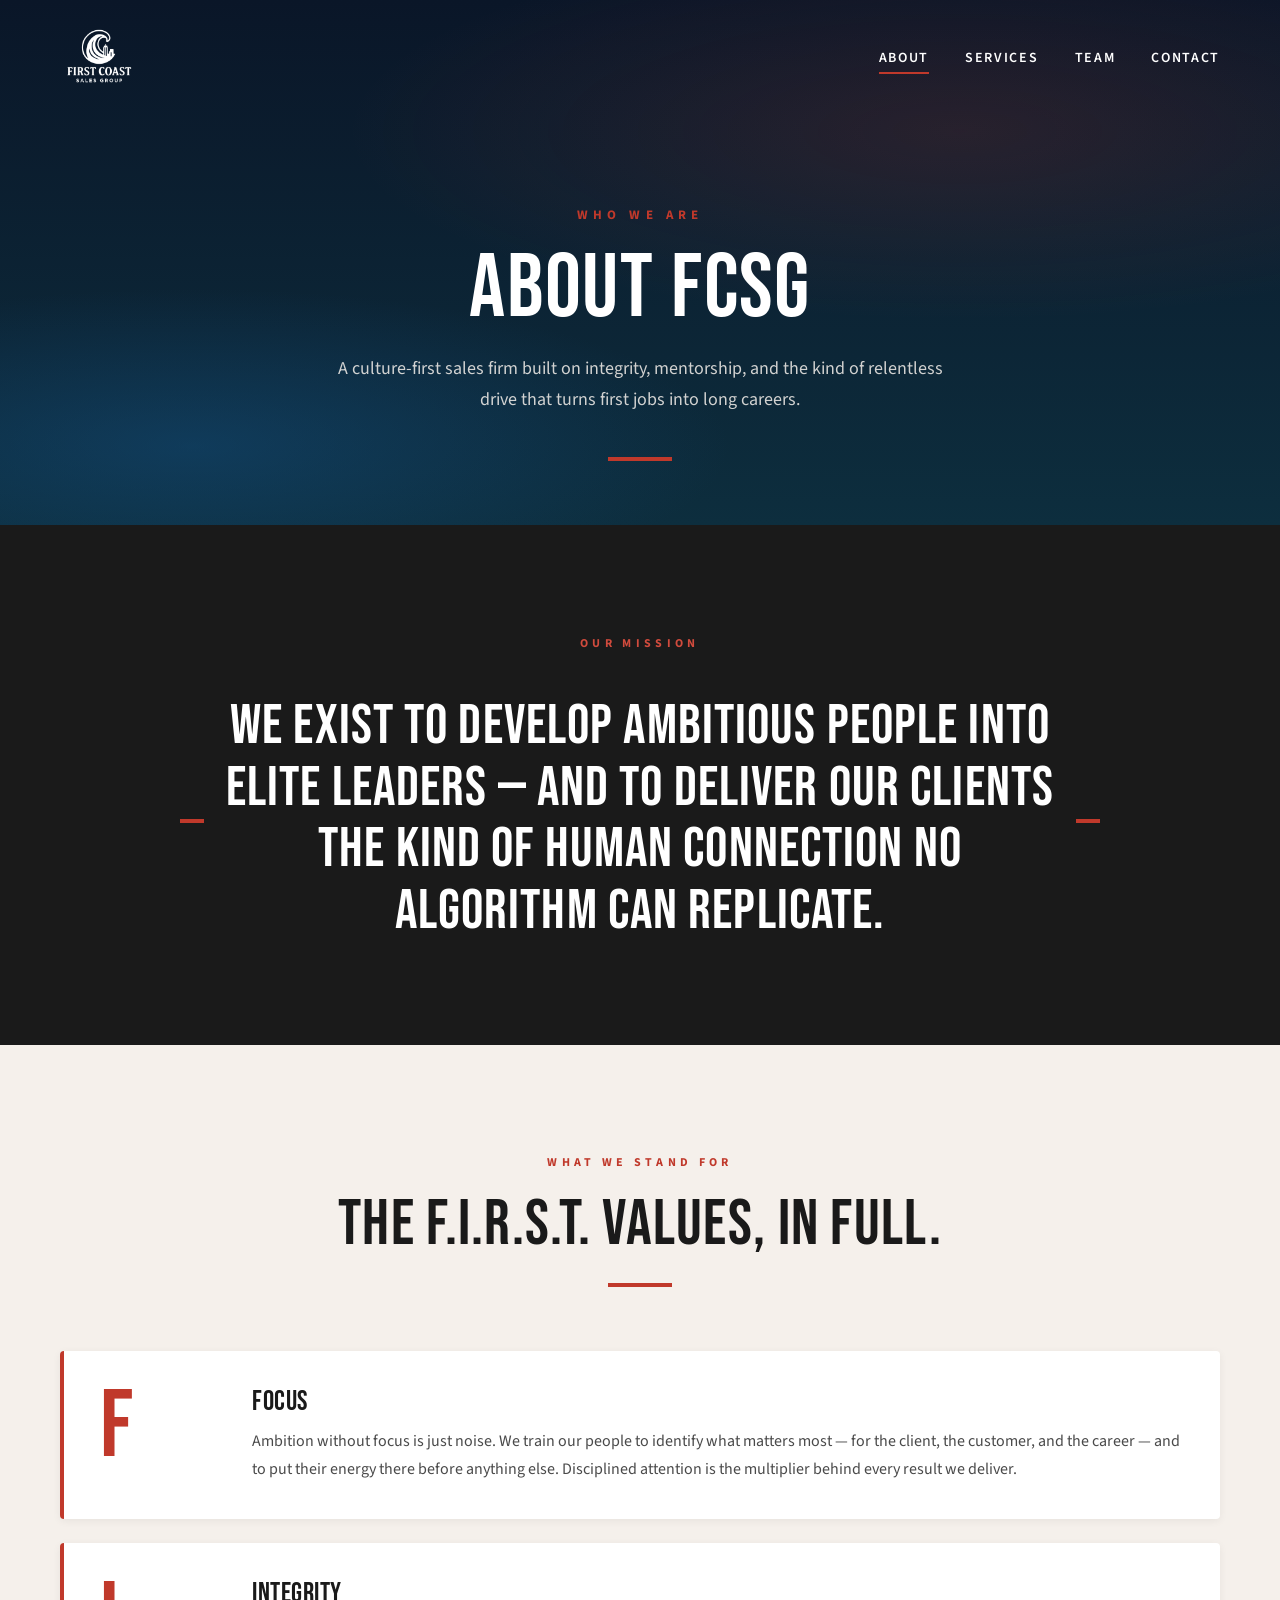
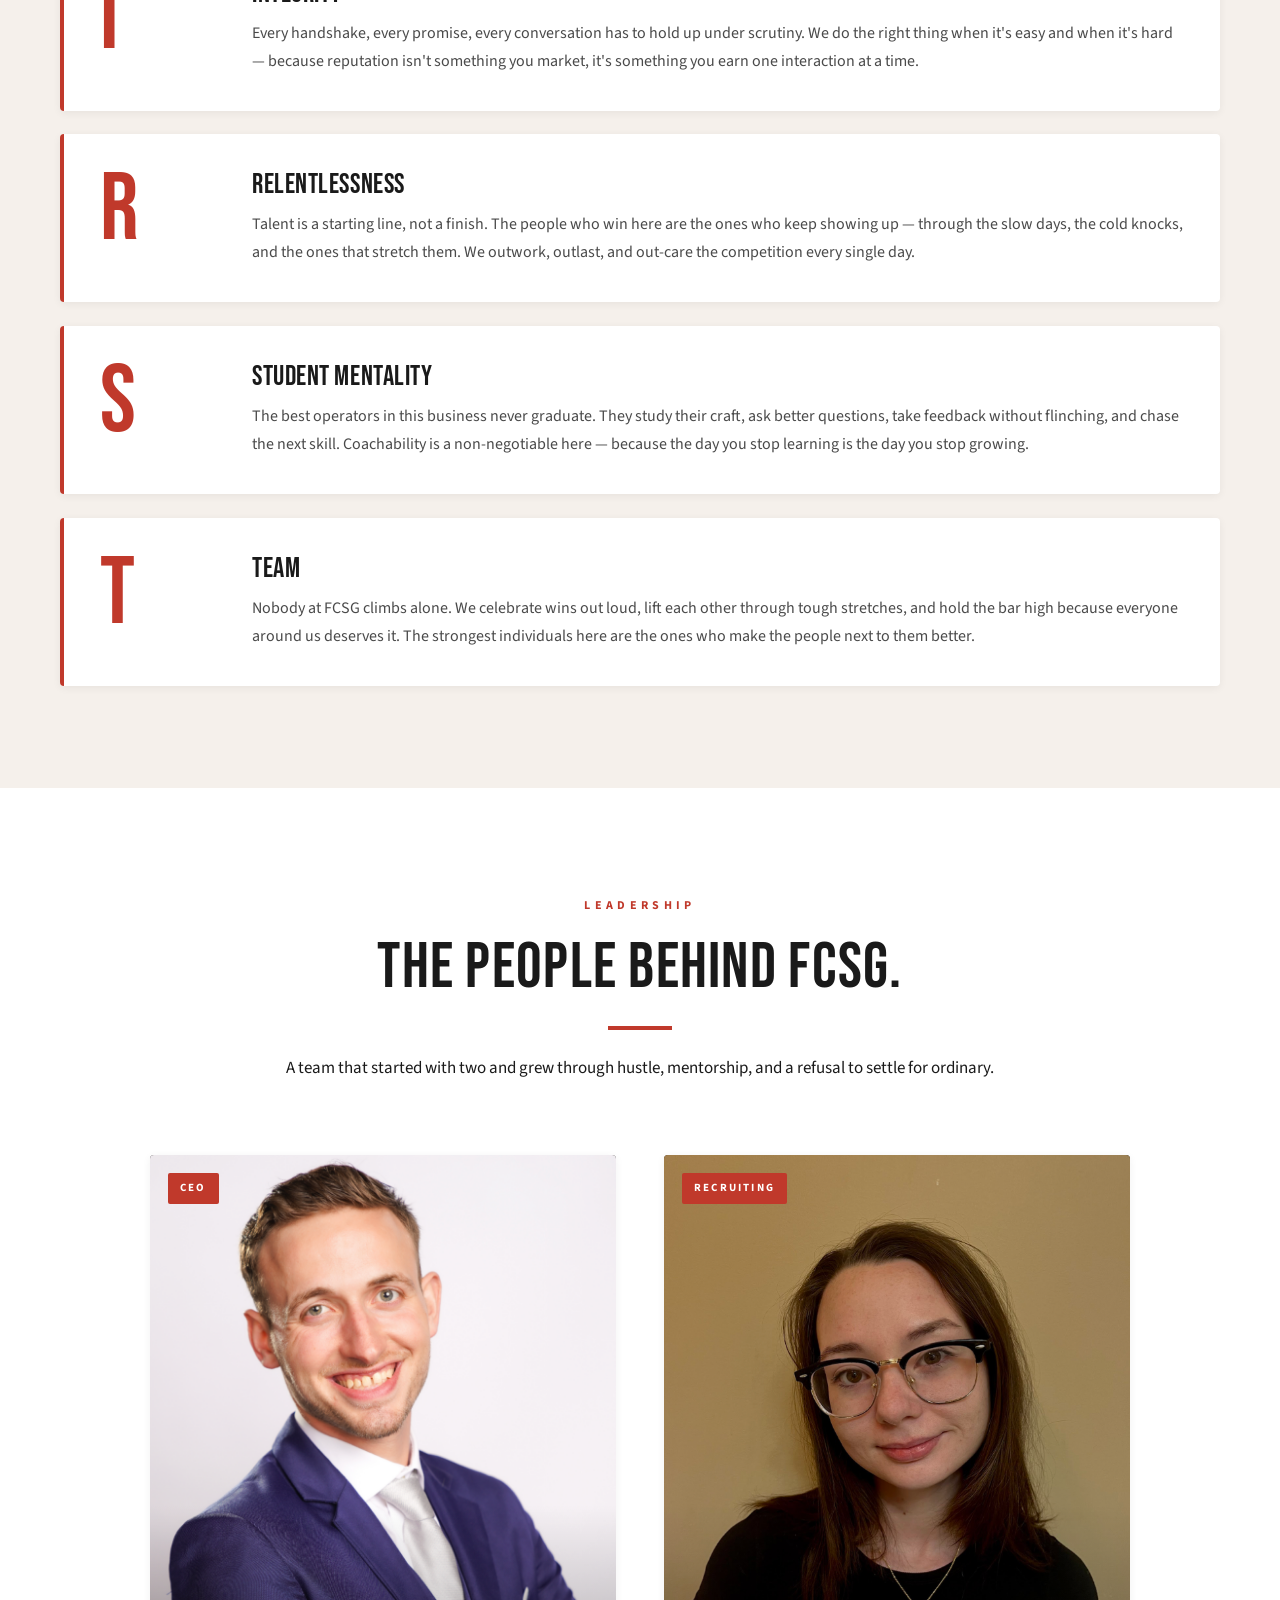
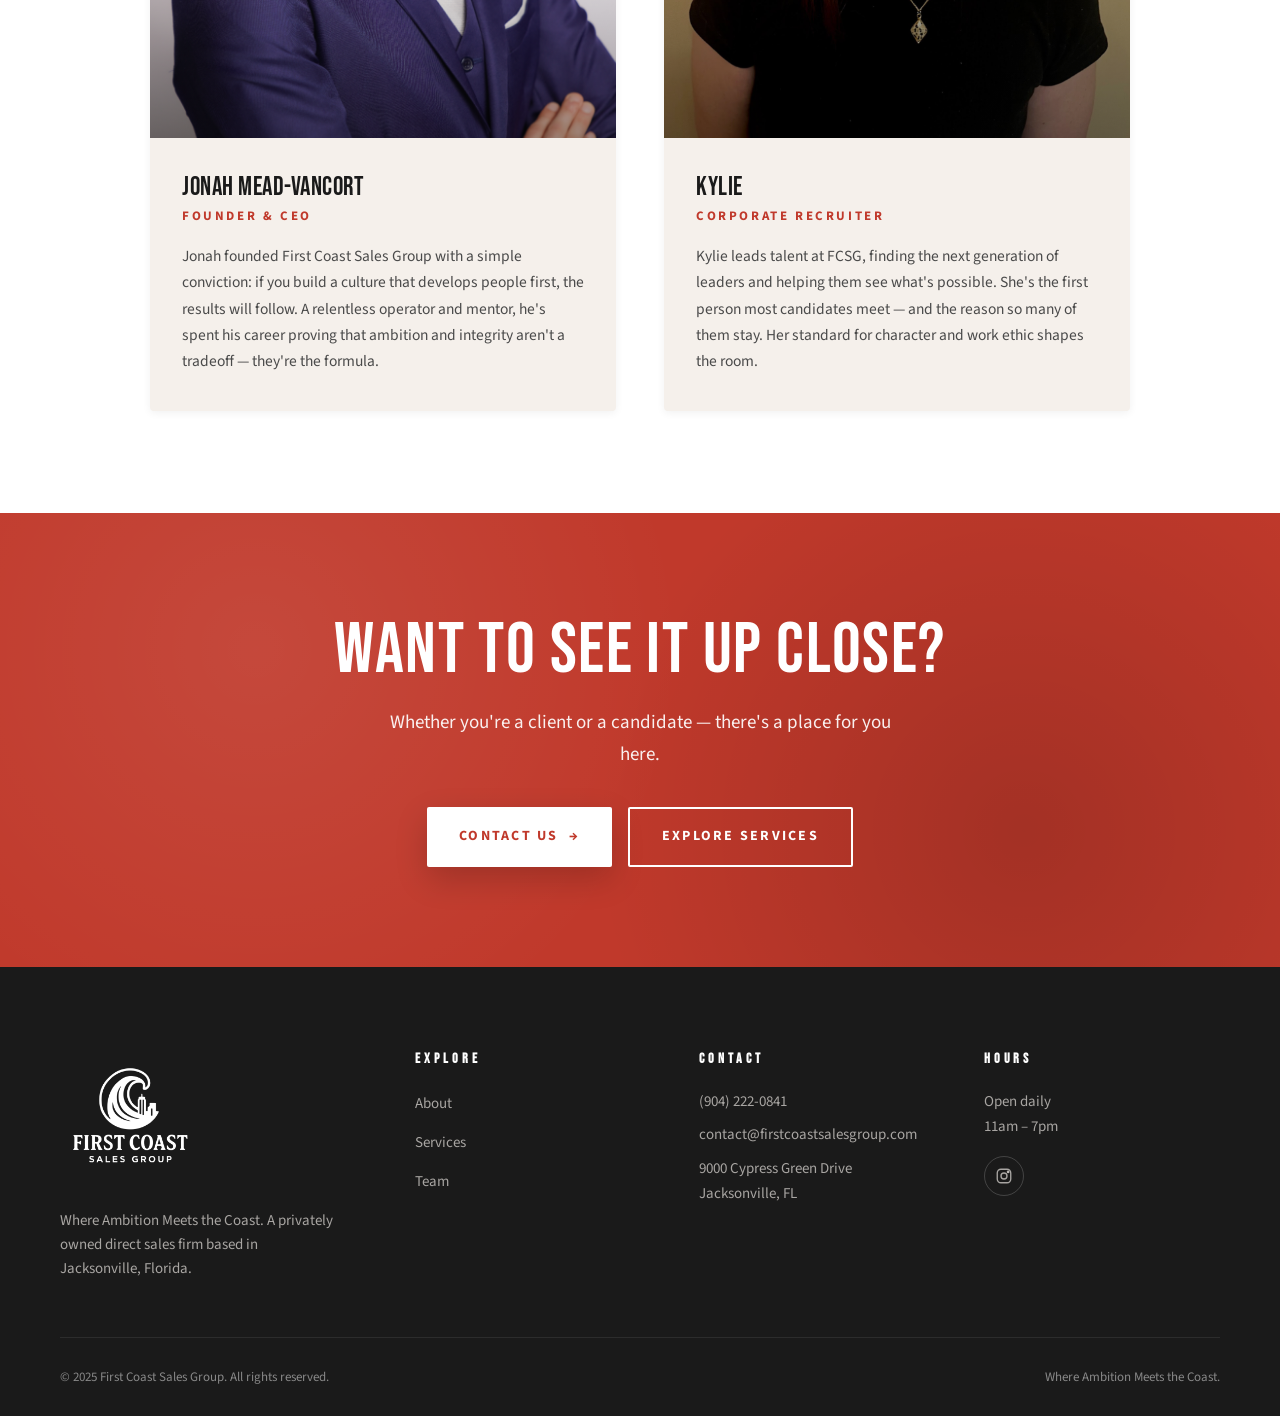
==== about.html @ ead837f4 "Initial First Coast Sales Group site Multi-page marketing site for FCSG: home with animated ocean wa" ====
<!DOCTYPE html>
<html lang="en">
<head>
<meta charset="UTF-8" />
<meta name="viewport" content="width=device-width, initial-scale=1.0" />
<title>About — First Coast Sales Group</title>
<meta name="description" content="Mission, values, and the people behind First Coast Sales Group." />
<link rel="preconnect" href="https://fonts.googleapis.com">
<link rel="preconnect" href="https://fonts.gstatic.com" crossorigin>
<link href="https://fonts.googleapis.com/css2?family=Bebas+Neue&family=Source+Sans+3:wght@400;600;700&display=swap" rel="stylesheet">
<link rel="stylesheet" href="styles.css" />
</head>
<body>

<nav class="nav">
  <div class="nav-inner">
    <a href="index.html" class="nav-logo">
      <img src="Assets/First%20Coast%20Sales%20Logo.png" alt="First Coast Sales Group" />
    </a>
    <button class="nav-toggle" aria-label="Toggle menu"><span></span><span></span><span></span></button>
    <ul class="nav-links">
      <li><a href="about.html" data-page="about.html">About</a></li>
      <li><a href="services.html" data-page="services.html">Services</a></li>
      <li><a href="team.html" data-page="team.html">Team</a></li>
      <li><a href="contact.html" data-page="contact.html">Contact</a></li>
    </ul>
  </div>
</nav>

<!-- ============ PAGE HEADER ============ -->
<header class="page-header">
  <div class="container">
    <div class="eyebrow">Who We Are</div>
    <h1>About FCSG</h1>
    <p>A culture-first sales firm built on integrity, mentorship, and the kind of relentless drive that turns first jobs into long careers.</p>
  </div>
</header>

<!-- ============ MISSION ============ -->
<section class="mission">
  <div class="container">
    <div class="eyebrow fade-up">Our Mission</div>
    <blockquote class="fade-up delay-1">
      We exist to develop ambitious people into elite leaders — and to deliver our clients the kind of human connection no algorithm can replicate.
    </blockquote>
  </div>
</section>

<!-- ============ F.I.R.S.T. VALUES DETAIL ============ -->
<section class="values-detail">
  <div class="container">
    <div class="head fade-up">
      <span class="eyebrow">What We Stand For</span>
      <h2>The F.I.R.S.T. Values, in full.</h2>
      <span class="red-rule center"></span>
    </div>
    <div class="values-detail-list">
      <div class="value-row fade-up">
        <div class="letter">F</div>
        <div>
          <h3>Focus</h3>
          <p>Ambition without focus is just noise. We train our people to identify what matters most — for the client, the customer, and the career — and to put their energy there before anything else. Disciplined attention is the multiplier behind every result we deliver.</p>
        </div>
      </div>
      <div class="value-row fade-up">
        <div class="letter">I</div>
        <div>
          <h3>Integrity</h3>
          <p>Every handshake, every promise, every conversation has to hold up under scrutiny. We do the right thing when it's easy and when it's hard — because reputation isn't something you market, it's something you earn one interaction at a time.</p>
        </div>
      </div>
      <div class="value-row fade-up">
        <div class="letter">R</div>
        <div>
          <h3>Relentlessness</h3>
          <p>Talent is a starting line, not a finish. The people who win here are the ones who keep showing up — through the slow days, the cold knocks, and the ones that stretch them. We outwork, outlast, and out-care the competition every single day.</p>
        </div>
      </div>
      <div class="value-row fade-up">
        <div class="letter">S</div>
        <div>
          <h3>Student Mentality</h3>
          <p>The best operators in this business never graduate. They study their craft, ask better questions, take feedback without flinching, and chase the next skill. Coachability is a non-negotiable here — because the day you stop learning is the day you stop growing.</p>
        </div>
      </div>
      <div class="value-row fade-up">
        <div class="letter">T</div>
        <div>
          <h3>Team</h3>
          <p>Nobody at FCSG climbs alone. We celebrate wins out loud, lift each other through tough stretches, and hold the bar high because everyone around us deserves it. The strongest individuals here are the ones who make the people next to them better.</p>
        </div>
      </div>
    </div>
  </div>
</section>

<!-- ============ TEAM PREVIEW ============ -->
<section class="team-section">
  <div class="container">
    <div class="team-intro fade-up">
      <span class="eyebrow">Leadership</span>
      <h2>The People Behind FCSG.</h2>
      <span class="red-rule center"></span>
      <p>A team that started with two and grew through hustle, mentorship, and a refusal to settle for ordinary.</p>
    </div>
    <div class="team-grid">
      <article class="profile-card fade-up">
        <div class="profile-img">
          <img src="Assets/jonahheadshot.png" alt="Jonah Mead-Vancort" />
          <span class="photo-fade"></span>
          <span class="badge">CEO</span>
        </div>
        <div class="profile-body">
          <h3>Jonah Mead-Vancort</h3>
          <span class="role">Founder &amp; CEO</span>
          <p>Jonah founded First Coast Sales Group with a simple conviction: if you build a culture that develops people first, the results will follow. A relentless operator and mentor, he's spent his career proving that ambition and integrity aren't a tradeoff — they're the formula.</p>
        </div>
      </article>
      <article class="profile-card fade-up delay-1">
        <div class="profile-img">
          <img src="Assets/Kylieheadshot.png" alt="Kylie" />
          <span class="photo-fade"></span>
          <span class="badge">RECRUITING</span>
        </div>
        <div class="profile-body">
          <h3>Kylie</h3>
          <span class="role">Corporate Recruiter</span>
          <p>Kylie leads talent at FCSG, finding the next generation of leaders and helping them see what's possible. She's the first person most candidates meet — and the reason so many of them stay. Her standard for character and work ethic shapes the room.</p>
        </div>
      </article>
    </div>
  </div>
</section>

<!-- ============ CTA ============ -->
<section class="cta-banner">
  <h2 class="fade-up">Want to See It Up Close?</h2>
  <p class="fade-up delay-1">Whether you're a client or a candidate — there's a place for you here.</p>
  <div class="btn-row fade-up delay-2">
    <a href="contact.html" class="btn btn-white">Contact Us <span class="arrow">→</span></a>
    <a href="services.html" class="btn btn-outline-w">Explore Services</a>
  </div>
</section>

<footer class="footer">
  <div class="container">
    <div class="footer-grid">
      <div class="footer-brand">
        <img class="footer-logo" src="Assets/First%20Coast%20Sales%20Logo.png" alt="First Coast Sales Group" />
        <p class="tagline">Where Ambition Meets the Coast. A privately owned direct sales firm based in Jacksonville, Florida.</p>
      </div>
      <div class="footer-col">
        <h5>Explore</h5>
        <ul>
          <li><a href="about.html">About</a></li>
          <li><a href="services.html">Services</a></li>
          <li><a href="team.html">Team</a></li>
        </ul>
      </div>
      <div class="footer-col">
        <h5>Contact</h5>
        <p>(904) 222-0841</p>
        <p>contact@firstcoastsalesgroup.com</p>
        <p>9000 Cypress Green Drive<br/>Jacksonville, FL</p>
      </div>
      <div class="footer-col">
        <h5>Hours</h5>
        <p>Open daily<br/>11am – 7pm</p>
        <div class="footer-social">
          <a href="https://www.instagram.com/firstcoastsales/" target="_blank" rel="noopener" aria-label="Instagram">
            <svg viewBox="0 0 24 24" width="18" height="18" fill="none" stroke="currentColor" stroke-width="1.8" stroke-linecap="round" stroke-linejoin="round"><rect x="3" y="3" width="18" height="18" rx="5"/><circle cx="12" cy="12" r="4"/><circle cx="17.5" cy="6.5" r="1" fill="currentColor"/></svg>
          </a>
        </div>
      </div>
    </div>
    <div class="footer-bottom">
      <span>&copy; 2025 First Coast Sales Group. All rights reserved.</span>
      <span>Where Ambition Meets the Coast.</span>
    </div>
  </div>
</footer>

<script src="main.js"></script>
</body>
</html>
---- styles.css ----
/* ============================================
   FIRST COAST SALES GROUP — SHARED STYLES
   ============================================ */

:root {
  --red: #C0392B;
  --red-dark: #A0301F;
  --red-light: #D14B3D;
  --dark: #1A1A1A;
  --dark-2: #232323;
  --cream: #F5F0EB;
  --white: #FFFFFF;
  --gray: #888888;
  --gray-light: #D9D9D9;
  --gray-dark: #4A4A4A;
  --navy-deep: #0A1628;
  --teal-deep: #0D2E3E;

  --font-display: 'Bebas Neue', 'Barlow Condensed', Impact, sans-serif;
  --font-body: 'Source Sans 3', 'Lato', -apple-system, sans-serif;

  --max-width: 1240px;
  --section-pad: clamp(64px, 8vw, 120px);
  --gutter: clamp(20px, 4vw, 40px);

  --shadow-sm: 0 2px 8px rgba(0,0,0,0.06);
  --shadow-md: 0 8px 24px rgba(0,0,0,0.08);
  --shadow-lg: 0 16px 48px rgba(0,0,0,0.14);
  --shadow-red: 0 12px 32px rgba(192,57,43,0.28);

  --ease: cubic-bezier(0.4, 0, 0.2, 1);
}

* {
  margin: 0;
  padding: 0;
  box-sizing: border-box;
}

html {
  scroll-behavior: smooth;
  -webkit-font-smoothing: antialiased;
  -moz-osx-font-smoothing: grayscale;
}

body {
  font-family: var(--font-body);
  font-size: 17px;
  line-height: 1.7;
  color: var(--dark);
  background: var(--white);
  overflow-x: hidden;
}

img {
  max-width: 100%;
  display: block;
}

a {
  color: inherit;
  text-decoration: none;
  transition: color 0.25s var(--ease);
}

button {
  font-family: inherit;
  cursor: pointer;
  border: none;
  background: none;
}

h1, h2, h3, h4 {
  font-family: var(--font-display);
  font-weight: 400;
  line-height: 1.05;
  letter-spacing: 0.02em;
  text-transform: uppercase;
}

h1 { font-size: clamp(48px, 8vw, 104px); }
h2 { font-size: clamp(36px, 5vw, 64px); }
h3 { font-size: clamp(24px, 3vw, 36px); }
h4 { font-size: clamp(18px, 2vw, 22px); }

p { font-size: 1.0625rem; }

.container {
  max-width: var(--max-width);
  margin: 0 auto;
  padding: 0 var(--gutter);
}

.container-narrow {
  max-width: 880px;
  margin: 0 auto;
  padding: 0 var(--gutter);
}

/* ============================================
   NAV
   ============================================ */

.nav {
  position: fixed;
  top: 0;
  left: 0;
  right: 0;
  z-index: 100;
  padding: 18px 0;
  background: transparent;
  transition: background 0.35s var(--ease), padding 0.35s var(--ease), border-color 0.35s var(--ease);
  border-bottom: 1px solid transparent;
}

.nav.scrolled {
  background: rgba(26, 26, 26, 0.96);
  backdrop-filter: blur(12px);
  -webkit-backdrop-filter: blur(12px);
  padding: 12px 0;
  border-bottom-color: rgba(255,255,255,0.06);
}

.nav-inner {
  display: flex;
  align-items: center;
  justify-content: space-between;
  max-width: var(--max-width);
  margin: 0 auto;
  padding: 0 var(--gutter);
}

.nav-logo {
  display: inline-flex;
  align-items: center;
  line-height: 0;
}

.nav-logo img {
  height: 78px;
  width: auto;
  display: block;
  transition: height 0.35s var(--ease);
  filter: brightness(0) invert(1);
}

.nav.scrolled .nav-logo img {
  height: 62px;
}

@media (max-width: 600px) {
  .nav-logo img { height: 60px; }
  .nav.scrolled .nav-logo img { height: 50px; }
}

.nav-links {
  display: flex;
  align-items: center;
  gap: 36px;
  list-style: none;
}

.nav-links a {
  color: var(--white);
  font-size: 14px;
  font-weight: 600;
  letter-spacing: 0.12em;
  text-transform: uppercase;
  position: relative;
  padding: 4px 0;
}

.nav-links a::after {
  content: '';
  position: absolute;
  left: 0;
  bottom: -2px;
  width: 0;
  height: 2px;
  background: var(--red);
  transition: width 0.3s var(--ease);
}

.nav-links a:hover::after,
.nav-links a.active::after { width: 100%; }
.nav-links a.active { color: var(--white); }

.nav-cta {
  background: var(--red);
  color: var(--white) !important;
  padding: 12px 22px !important;
  border-radius: 2px;
  font-size: 13px !important;
  letter-spacing: 0.14em !important;
  transition: background 0.25s var(--ease), transform 0.25s var(--ease);
}

.nav-cta:hover { background: var(--red-light); transform: translateY(-2px); }
.nav-cta::after { display: none !important; }

.nav-toggle {
  display: none;
  width: 32px;
  height: 24px;
  position: relative;
}

.nav-toggle span {
  position: absolute;
  left: 0;
  width: 100%;
  height: 2px;
  background: var(--white);
  transition: transform 0.3s var(--ease), opacity 0.3s var(--ease), top 0.3s var(--ease);
}

.nav-toggle span:nth-child(1) { top: 4px; }
.nav-toggle span:nth-child(2) { top: 11px; }
.nav-toggle span:nth-child(3) { top: 18px; }

.nav-toggle.open span:nth-child(1) { top: 11px; transform: rotate(45deg); }
.nav-toggle.open span:nth-child(2) { opacity: 0; }
.nav-toggle.open span:nth-child(3) { top: 11px; transform: rotate(-45deg); }

@media (max-width: 880px) {
  .nav-toggle { display: block; }
  .nav-links {
    position: fixed;
    top: 0;
    right: 0;
    width: 80%;
    max-width: 360px;
    height: 100vh;
    background: var(--dark);
    flex-direction: column;
    align-items: flex-start;
    padding: 100px 36px 36px;
    gap: 24px;
    transform: translateX(100%);
    transition: transform 0.4s var(--ease);
    border-left: 1px solid rgba(255,255,255,0.06);
  }
  .nav-links.open { transform: translateX(0); }
  .nav-links a { font-size: 16px; }
}

/* ============================================
   BUTTONS
   ============================================ */

.btn {
  display: inline-flex;
  align-items: center;
  gap: 10px;
  padding: 16px 32px;
  font-family: var(--font-body);
  font-size: 14px;
  font-weight: 700;
  letter-spacing: 0.16em;
  text-transform: uppercase;
  border-radius: 2px;
  transition: all 0.3s var(--ease);
  cursor: pointer;
  position: relative;
  overflow: hidden;
}

.btn-red {
  background: var(--red);
  color: var(--white);
  box-shadow: var(--shadow-red);
}

.btn-red:hover {
  background: var(--red-light);
  transform: translateY(-3px);
  box-shadow: 0 16px 36px rgba(192,57,43,0.36);
}

.btn-outline {
  background: transparent;
  color: var(--white);
  border: 2px solid var(--white);
}

.btn-outline:hover {
  background: var(--white);
  color: var(--dark);
  transform: translateY(-3px);
}

.btn-outline-dark {
  background: transparent;
  color: var(--dark);
  border: 2px solid var(--dark);
}

.btn-outline-dark:hover {
  background: var(--dark);
  color: var(--white);
  transform: translateY(-3px);
}

.btn .arrow {
  display: inline-block;
  transition: transform 0.3s var(--ease);
}

.btn:hover .arrow { transform: translateX(4px); }

/* ============================================
   HERO — OCEAN WAVE
   ============================================ */

.hero {
  position: relative;
  min-height: 100vh;
  display: flex;
  align-items: center;
  overflow: hidden;
  background: linear-gradient(180deg, var(--navy-deep) 0%, var(--teal-deep) 100%);
  color: var(--white);
}

.hero-canvas {
  position: absolute;
  inset: 0;
  width: 100%;
  height: 100%;
  z-index: 1;
}

.hero-vignette {
  position: absolute;
  inset: 0;
  background:
    radial-gradient(ellipse at center, transparent 30%, rgba(10,22,40,0.45) 100%),
    linear-gradient(180deg, rgba(10,22,40,0.35) 0%, transparent 40%, rgba(10,22,40,0.6) 100%);
  z-index: 2;
  pointer-events: none;
}

.hero-content {
  position: relative;
  z-index: 3;
  width: 100%;
  padding: 140px var(--gutter) 120px;
  max-width: var(--max-width);
  margin: 0 auto;
  text-align: center;
}

.hero-logo {
  display: inline-block;
  margin-bottom: 36px;
  padding-bottom: 32px;
  position: relative;
}

.hero-logo::after {
  content: '';
  position: absolute;
  bottom: 0;
  left: 50%;
  transform: translateX(-50%);
  width: 80px;
  height: 3px;
  background: var(--red);
}

.hero-logo img {
  display: block;
  margin: 0 auto;
  height: clamp(180px, 24vw, 320px);
  width: auto;
  filter: brightness(0) invert(1) drop-shadow(0 8px 28px rgba(0,0,0,0.45));
}

.hero h1 {
  font-size: clamp(40px, 6.5vw, 88px);
  line-height: 1;
  margin-bottom: 24px;
  text-shadow: 0 2px 24px rgba(0,0,0,0.4);
}

.hero h1 .accent { color: var(--red); }

.hero-sub {
  font-size: clamp(16px, 1.5vw, 19px);
  max-width: 620px;
  margin: 0 auto 44px;
  color: rgba(245,240,235,0.92);
  line-height: 1.6;
}

.hero-ctas {
  display: flex;
  flex-wrap: wrap;
  gap: 16px;
  justify-content: center;
}

.scroll-indicator {
  position: absolute;
  bottom: 32px;
  left: 50%;
  transform: translateX(-50%);
  z-index: 3;
  display: flex;
  flex-direction: column;
  align-items: center;
  gap: 10px;
  color: rgba(255,255,255,0.6);
  font-size: 11px;
  letter-spacing: 0.3em;
  text-transform: uppercase;
  animation: floatY 2.6s ease-in-out infinite;
}

.scroll-indicator .line {
  width: 1px;
  height: 36px;
  background: linear-gradient(to bottom, transparent, rgba(255,255,255,0.6));
}

@keyframes floatY {
  0%, 100% { transform: translate(-50%, 0); }
  50% { transform: translate(-50%, 8px); }
}

/* ============================================
   PAGE HEADER (subpages)
   ============================================ */

.page-header {
  position: relative;
  background: linear-gradient(180deg, var(--navy-deep) 0%, var(--teal-deep) 100%);
  color: var(--white);
  padding: 200px 0 110px;
  overflow: hidden;
  text-align: center;
}

.page-header::before {
  content: '';
  position: absolute;
  inset: 0;
  background:
    radial-gradient(ellipse 80% 60% at 75% 25%, rgba(192,57,43,0.16), transparent 60%),
    radial-gradient(ellipse 70% 50% at 15% 85%, rgba(20,80,130,0.45), transparent 60%);
  z-index: 1;
  pointer-events: none;
}

.page-header::after {
  content: '';
  position: absolute;
  left: 50%;
  bottom: 64px;
  transform: translateX(-50%);
  width: 64px;
  height: 4px;
  background: var(--red);
  z-index: 2;
}

.page-header .container {
  position: relative;
  z-index: 2;
}

.page-header .eyebrow {
  font-size: 13px;
  letter-spacing: 0.4em;
  color: var(--red);
  text-transform: uppercase;
  font-weight: 700;
  margin-bottom: 16px;
}

.page-header h1 {
  font-size: clamp(48px, 7vw, 96px);
  margin-bottom: 18px;
}

.page-header p {
  max-width: 640px;
  margin: 0 auto;
  color: rgba(245,240,235,0.85);
  font-size: 18px;
}

/* ============================================
   SECTIONS
   ============================================ */

section {
  padding: var(--section-pad) 0;
  position: relative;
}

.section-dark {
  background: var(--dark);
  color: var(--cream);
}

.section-cream {
  background: var(--cream);
  color: var(--dark);
}

.eyebrow {
  font-size: 12px;
  font-weight: 700;
  letter-spacing: 0.36em;
  text-transform: uppercase;
  color: var(--red);
  display: inline-block;
  margin-bottom: 18px;
}

.section-dark .eyebrow { color: var(--red-light); }

.red-rule {
  width: 64px;
  height: 4px;
  background: var(--red);
  display: block;
  margin: 24px 0;
}

.red-rule.center { margin: 24px auto; }

/* ============================================
   WHO WE ARE — TWO COL
   ============================================ */

.two-col {
  display: grid;
  grid-template-columns: 1fr 1fr;
  gap: clamp(40px, 6vw, 96px);
  align-items: start;
}

.two-col h2 {
  font-size: clamp(36px, 4.6vw, 60px);
  line-height: 1;
}

.two-col p {
  font-size: 18px;
  line-height: 1.75;
  color: var(--gray-dark);
  margin-bottom: 18px;
}

@media (max-width: 800px) {
  .two-col { grid-template-columns: 1fr; }
}

/* ============================================
   F.I.R.S.T. VALUES
   ============================================ */

.values-head {
  text-align: center;
  margin-bottom: 64px;
}

.values-head h2 {
  margin-bottom: 14px;
}

.values-head p {
  max-width: 580px;
  margin: 0 auto;
  color: rgba(245,240,235,0.7);
}

.values-grid {
  display: grid;
  grid-template-columns: repeat(5, 1fr);
  gap: 20px;
}

@media (max-width: 1000px) { .values-grid { grid-template-columns: repeat(2, 1fr); } }
@media (max-width: 540px) { .values-grid { grid-template-columns: 1fr; } }

.value-card {
  background: var(--dark-2);
  border: 1px solid rgba(255,255,255,0.06);
  padding: 36px 24px;
  border-radius: 4px;
  text-align: center;
  position: relative;
  overflow: hidden;
  transition: transform 0.4s var(--ease), border-color 0.4s var(--ease), background 0.4s var(--ease);
}

.value-card::before {
  content: '';
  position: absolute;
  top: 0;
  left: 0;
  right: 0;
  height: 3px;
  background: var(--red);
  transform: scaleX(0);
  transform-origin: left;
  transition: transform 0.5s var(--ease);
}

.value-card:hover {
  transform: translateY(-6px);
  border-color: rgba(192,57,43,0.4);
  background: #2A2A2A;
}

.value-card:hover::before { transform: scaleX(1); }

.value-letter {
  font-family: var(--font-display);
  font-size: 64px;
  color: var(--red);
  line-height: 1;
  margin-bottom: 16px;
  display: block;
}

.value-card h4 {
  color: var(--white);
  font-size: 18px;
  letter-spacing: 0.16em;
  margin-bottom: 12px;
}

.value-card p {
  font-size: 14px;
  line-height: 1.6;
  color: rgba(245,240,235,0.65);
}

/* ============================================
   WHY DIRECT SALES — STATS GRID
   ============================================ */

.why-head {
  text-align: center;
  max-width: 720px;
  margin: 0 auto 64px;
}

.stats-grid {
  display: grid;
  grid-template-columns: repeat(5, 1fr);
  gap: 20px;
}

@media (max-width: 1000px) { .stats-grid { grid-template-columns: repeat(2, 1fr); } }
@media (max-width: 540px) { .stats-grid { grid-template-columns: 1fr; } }

.stat {
  background: var(--white);
  padding: 36px 24px;
  border-radius: 4px;
  border-top: 4px solid var(--red);
  box-shadow: var(--shadow-sm);
  transition: transform 0.3s var(--ease), box-shadow 0.3s var(--ease);
  text-align: left;
}

.stat:hover {
  transform: translateY(-4px);
  box-shadow: var(--shadow-md);
}

.stat-num {
  font-family: var(--font-display);
  font-size: 52px;
  color: var(--red);
  line-height: 1;
  margin-bottom: 8px;
  letter-spacing: 0.02em;
}

.stat h4 {
  font-size: 15px;
  letter-spacing: 0.14em;
  color: var(--dark);
  margin-bottom: 8px;
}

.stat p {
  font-size: 14px;
  line-height: 1.55;
  color: var(--gray-dark);
}

/* ============================================
   CTA BANNER
   ============================================ */

.cta-banner {
  background: var(--red);
  color: var(--white);
  text-align: center;
  padding: 100px var(--gutter);
  position: relative;
  overflow: hidden;
}

.cta-banner::before {
  content: '';
  position: absolute;
  inset: 0;
  background:
    radial-gradient(circle at 20% 30%, rgba(255,255,255,0.08), transparent 40%),
    radial-gradient(circle at 80% 70%, rgba(0,0,0,0.15), transparent 40%);
  pointer-events: none;
}

.cta-banner h2 {
  font-size: clamp(40px, 6vw, 72px);
  margin-bottom: 18px;
  position: relative;
}

.cta-banner p {
  font-size: 19px;
  max-width: 540px;
  margin: 0 auto 36px;
  position: relative;
  color: rgba(255,255,255,0.92);
}

.cta-banner .btn-row {
  display: flex;
  flex-wrap: wrap;
  gap: 16px;
  justify-content: center;
  position: relative;
}

.cta-banner .btn-white {
  background: var(--white);
  color: var(--red);
  box-shadow: 0 12px 32px rgba(0,0,0,0.18);
}

.cta-banner .btn-white:hover {
  background: var(--cream);
  transform: translateY(-3px);
}

.cta-banner .btn-outline-w {
  background: transparent;
  color: var(--white);
  border: 2px solid var(--white);
}

.cta-banner .btn-outline-w:hover {
  background: var(--white);
  color: var(--red);
  transform: translateY(-3px);
}

/* ============================================
   FOOTER
   ============================================ */

.footer {
  background: var(--dark);
  color: var(--cream);
  padding: 80px 0 28px;
}

.footer-grid {
  display: grid;
  grid-template-columns: 1.3fr 1fr 1fr 1fr;
  gap: 48px;
  padding-bottom: 56px;
  border-bottom: 1px solid rgba(255,255,255,0.08);
}

@media (max-width: 800px) {
  .footer-grid { grid-template-columns: 1fr 1fr; gap: 36px; }
}
@media (max-width: 480px) {
  .footer-grid { grid-template-columns: 1fr; }
}

.footer-brand .footer-logo {
  height: 140px;
  width: auto;
  display: block;
  margin-bottom: 22px;
  filter: brightness(0) invert(1);
}

@media (max-width: 600px) {
  .footer-brand .footer-logo { height: 110px; }
}

.footer-brand .tagline {
  color: rgba(245,240,235,0.65);
  font-size: 15px;
  max-width: 280px;
  line-height: 1.6;
}

.footer-col h5 {
  font-family: var(--font-display);
  font-size: 14px;
  letter-spacing: 0.28em;
  color: var(--white);
  margin-bottom: 18px;
  text-transform: uppercase;
}

.footer-col ul {
  list-style: none;
}

.footer-col li {
  margin-bottom: 10px;
}

.footer-col a {
  color: rgba(245,240,235,0.65);
  font-size: 15px;
  transition: color 0.25s var(--ease);
}

.footer-col a:hover { color: var(--red-light); }

.footer-col p {
  color: rgba(245,240,235,0.65);
  font-size: 15px;
  margin-bottom: 8px;
}

.footer-social {
  display: flex;
  gap: 12px;
  margin-top: 16px;
}

.footer-social a {
  width: 40px;
  height: 40px;
  display: inline-flex;
  align-items: center;
  justify-content: center;
  border: 1px solid rgba(255,255,255,0.18);
  border-radius: 50%;
  transition: background 0.3s var(--ease), border-color 0.3s var(--ease), color 0.3s var(--ease);
}

.footer-social a:hover {
  background: var(--red);
  border-color: var(--red);
  color: var(--white);
}

.footer-bottom {
  display: flex;
  justify-content: space-between;
  align-items: center;
  padding-top: 28px;
  font-size: 13px;
  color: var(--gray);
}

@media (max-width: 600px) {
  .footer-bottom { flex-direction: column; gap: 8px; text-align: center; }
}

/* ============================================
   ABOUT PAGE
   ============================================ */

.mission {
  background: var(--dark);
  color: var(--cream);
  padding: var(--section-pad) 0;
  text-align: center;
}

.mission .eyebrow { color: var(--red-light); }

.mission blockquote {
  font-family: var(--font-display);
  font-size: clamp(32px, 4.4vw, 56px);
  line-height: 1.1;
  letter-spacing: 0.02em;
  text-transform: uppercase;
  color: var(--white);
  max-width: 920px;
  margin: 24px auto 0;
  position: relative;
  padding: 0 40px;
}

.mission blockquote::before,
.mission blockquote::after {
  content: '';
  position: absolute;
  top: 50%;
  width: 24px;
  height: 4px;
  background: var(--red);
}
.mission blockquote::before { left: 0; }
.mission blockquote::after { right: 0; }

@media (max-width: 600px) {
  .mission blockquote::before,
  .mission blockquote::after { display: none; }
  .mission blockquote { padding: 0; }
}

.values-detail {
  background: var(--cream);
}

.values-detail .head {
  text-align: center;
  margin-bottom: 64px;
  max-width: 640px;
  margin-left: auto;
  margin-right: auto;
}

.values-detail-list {
  display: grid;
  gap: 24px;
}

.value-row {
  display: grid;
  grid-template-columns: 120px 1fr;
  gap: 32px;
  align-items: start;
  padding: 36px;
  background: var(--white);
  border-radius: 4px;
  border-left: 4px solid var(--red);
  box-shadow: var(--shadow-sm);
  transition: transform 0.3s var(--ease), box-shadow 0.3s var(--ease);
}

.value-row:hover {
  transform: translateX(6px);
  box-shadow: var(--shadow-md);
}

.value-row .letter {
  font-family: var(--font-display);
  font-size: 96px;
  color: var(--red);
  line-height: 0.85;
}

.value-row h3 {
  font-size: 28px;
  margin-bottom: 12px;
  color: var(--dark);
}

.value-row p {
  color: var(--gray-dark);
  font-size: 16px;
  line-height: 1.7;
}

@media (max-width: 600px) {
  .value-row { grid-template-columns: 1fr; gap: 12px; padding: 28px; }
  .value-row .letter { font-size: 64px; }
}

/* ============================================
   TEAM / PROFILE CARDS
   ============================================ */

.team-section {
  background: var(--white);
}

.team-intro {
  text-align: center;
  max-width: 720px;
  margin: 0 auto 72px;
}

.team-grid {
  display: grid;
  grid-template-columns: repeat(2, 1fr);
  gap: 48px;
  max-width: 980px;
  margin: 0 auto;
}

@media (max-width: 760px) {
  .team-grid { grid-template-columns: 1fr; }
}

.profile-card {
  background: var(--cream);
  border-radius: 4px;
  overflow: hidden;
  box-shadow: var(--shadow-sm);
  transition: transform 0.4s var(--ease), box-shadow 0.4s var(--ease);
  position: relative;
}

.profile-card:hover {
  transform: translateY(-6px);
  box-shadow: var(--shadow-lg);
}

.profile-img {
  aspect-ratio: 4 / 5;
  background:
    linear-gradient(135deg, #2C2C2C 0%, #1A1A1A 100%);
  display: flex;
  align-items: center;
  justify-content: center;
  position: relative;
  overflow: hidden;
}

.profile-img::before {
  content: '';
  position: absolute;
  inset: 0;
  background: radial-gradient(circle at 30% 30%, rgba(192,57,43,0.18), transparent 60%);
}

.profile-img .initials {
  font-family: var(--font-display);
  font-size: 88px;
  color: var(--white);
  letter-spacing: 0.06em;
  position: relative;
  z-index: 2;
  opacity: 0.92;
}

.profile-img img {
  position: absolute;
  inset: 0;
  width: 100%;
  height: 100%;
  object-fit: cover;
  object-position: center top;
  z-index: 1;
  display: block;
}

.profile-img img[src*="Kylie"] {
  object-position: center 18%;
}

.profile-img .photo-fade {
  position: absolute;
  inset: 0;
  z-index: 2;
  background: linear-gradient(180deg, transparent 60%, rgba(0,0,0,0.35) 100%);
  pointer-events: none;
}

.profile-img .badge {
  position: absolute;
  top: 18px;
  left: 18px;
  background: var(--red);
  color: var(--white);
  font-size: 11px;
  letter-spacing: 0.2em;
  font-weight: 700;
  text-transform: uppercase;
  padding: 6px 12px;
  border-radius: 2px;
  z-index: 3;
}

.profile-body {
  padding: 36px 32px;
}

.profile-body h3 {
  font-size: 26px;
  margin-bottom: 4px;
  color: var(--dark);
}

.profile-body .role {
  font-family: var(--font-body);
  font-size: 13px;
  font-weight: 700;
  letter-spacing: 0.2em;
  text-transform: uppercase;
  color: var(--red);
  margin-bottom: 16px;
  display: block;
}

.profile-body p {
  color: var(--gray-dark);
  font-size: 15.5px;
  line-height: 1.7;
}

/* ============================================
   TEAM GALLERY
   ============================================ */

.gallery-section {
  background: var(--cream);
  border-top: 1px solid rgba(0,0,0,0.05);
}

.gallery-head {
  text-align: center;
  margin-bottom: 64px;
  max-width: 720px;
  margin-left: auto;
  margin-right: auto;
}

.gallery-head h2 { margin-bottom: 14px; }
.gallery-head p { color: var(--gray-dark); margin-top: 18px; }

.gallery-grid {
  display: grid;
  grid-template-columns: repeat(4, 1fr);
  gap: 8px;
  border-radius: 4px;
  overflow: hidden;
  max-width: 1240px;
  margin: 0 auto;
}

.gallery-item {
  aspect-ratio: 4 / 3;
  overflow: hidden;
  position: relative;
  background: #1A1A1A;
  transition: transform 0.4s var(--ease), z-index 0s var(--ease) 0.4s;
}

@media (max-width: 820px) {
  .gallery-grid {
    grid-template-columns: repeat(2, 1fr);
    max-width: 720px;
  }
}

@media (max-width: 440px) {
  .gallery-grid {
    grid-template-columns: 1fr;
    max-width: 480px;
    gap: 4px;
  }
}

.gallery-item img {
  width: 100%;
  height: 100%;
  object-fit: cover;
  transition: transform 0.7s var(--ease), filter 0.4s var(--ease);
  display: block;
}

.gallery-item::after {
  content: '';
  position: absolute;
  inset: 0;
  background:
    linear-gradient(180deg, transparent 50%, rgba(0,0,0,0.55) 100%);
  opacity: 0;
  transition: opacity 0.4s var(--ease);
  pointer-events: none;
}

.gallery-item::before {
  content: '';
  position: absolute;
  inset: 0;
  border: 0 solid var(--red);
  transition: border-width 0.3s var(--ease);
  z-index: 2;
  pointer-events: none;
}

.gallery-item:hover {
  z-index: 5;
  transition: transform 0.4s var(--ease), z-index 0s;
}

.gallery-item:hover img { transform: scale(1.08); }
.gallery-item:hover::after { opacity: 1; }
.gallery-item:hover::before { border-width: 3px; }

/* ============================================
   SERVICES PAGE
   ============================================ */

.services-intro {
  background: var(--cream);
  text-align: center;
}

.services-intro h2 {
  font-size: clamp(32px, 4.4vw, 56px);
  max-width: 980px;
  margin: 18px auto 0;
}

.service-cards {
  background: var(--white);
}

.service-grid {
  display: grid;
  grid-template-columns: repeat(3, 1fr);
  gap: 28px;
}

@media (max-width: 900px) { .service-grid { grid-template-columns: 1fr; } }

.service-card {
  background: var(--white);
  border: 1px solid var(--gray-light);
  border-top: 4px solid var(--red);
  padding: 44px 36px;
  border-radius: 4px;
  transition: transform 0.4s var(--ease), box-shadow 0.4s var(--ease), border-color 0.4s var(--ease);
  position: relative;
}

.service-card:hover {
  transform: translateY(-8px);
  box-shadow: var(--shadow-lg);
  border-color: var(--red);
}

.service-icon {
  width: 64px;
  height: 64px;
  display: flex;
  align-items: center;
  justify-content: center;
  background: rgba(192,57,43,0.08);
  border-radius: 50%;
  color: var(--red);
  margin-bottom: 24px;
}

.service-icon svg { width: 30px; height: 30px; }

.service-card h3 {
  font-size: 26px;
  margin-bottom: 14px;
  color: var(--dark);
}

.service-card p {
  font-size: 16px;
  line-height: 1.7;
  color: var(--gray-dark);
}

.why-direct {
  background: var(--dark);
  color: var(--cream);
}

.why-direct .head {
  text-align: center;
  margin-bottom: 56px;
  max-width: 640px;
  margin-left: auto;
  margin-right: auto;
}

.why-direct .head p { color: rgba(245,240,235,0.7); }

.why-list {
  display: grid;
  gap: 16px;
  max-width: 880px;
  margin: 0 auto;
}

.why-row {
  display: grid;
  grid-template-columns: 80px 1fr;
  gap: 28px;
  align-items: center;
  padding: 28px 32px;
  background: var(--dark-2);
  border-radius: 4px;
  border-left: 3px solid var(--red);
  transition: transform 0.3s var(--ease), background 0.3s var(--ease);
}

.why-row:hover { transform: translateX(6px); background: #2A2A2A; }

.why-row .num {
  font-family: var(--font-display);
  font-size: 56px;
  color: var(--red);
  line-height: 0.9;
}

.why-row h4 {
  color: var(--white);
  font-size: 18px;
  letter-spacing: 0.1em;
  margin-bottom: 6px;
}

.why-row p { color: rgba(245,240,235,0.7); font-size: 15px; }

@media (max-width: 600px) {
  .why-row { grid-template-columns: 1fr; gap: 8px; padding: 24px; }
}

/* ============================================
   CONTACT PAGE
   ============================================ */

.contact-section {
  background: var(--cream);
}

.contact-grid {
  display: grid;
  grid-template-columns: 1fr 1.2fr;
  gap: 64px;
}

@media (max-width: 880px) {
  .contact-grid { grid-template-columns: 1fr; gap: 48px; }
}

.contact-info h2 {
  font-size: clamp(32px, 4vw, 48px);
  margin-bottom: 14px;
}

.contact-info > p {
  color: var(--gray-dark);
  margin-bottom: 36px;
}

.contact-list {
  list-style: none;
  display: grid;
  gap: 24px;
}

.contact-list li {
  display: grid;
  grid-template-columns: 48px 1fr;
  gap: 18px;
  align-items: center;
}

.contact-list .icon {
  width: 48px;
  height: 48px;
  display: flex;
  align-items: center;
  justify-content: center;
  background: var(--white);
  border: 1px solid var(--gray-light);
  border-radius: 50%;
  color: var(--red);
  flex-shrink: 0;
}

.contact-list .icon svg { width: 20px; height: 20px; }

.contact-list .label {
  font-size: 11px;
  letter-spacing: 0.24em;
  text-transform: uppercase;
  color: var(--gray);
  font-weight: 700;
  margin-bottom: 2px;
  display: block;
}

.contact-list .value {
  font-size: 16px;
  color: var(--dark);
  font-weight: 600;
}

.contact-list a.value:hover { color: var(--red); }

.contact-form {
  background: var(--white);
  padding: 44px;
  border-radius: 4px;
  box-shadow: var(--shadow-md);
  border-top: 4px solid var(--red);
}

@media (max-width: 480px) {
  .contact-form { padding: 32px 24px; }
}

.form-row {
  display: grid;
  grid-template-columns: 1fr 1fr;
  gap: 18px;
  margin-bottom: 18px;
}

@media (max-width: 600px) { .form-row { grid-template-columns: 1fr; } }

.form-group {
  margin-bottom: 18px;
}

.form-group label {
  display: block;
  font-size: 12px;
  letter-spacing: 0.16em;
  text-transform: uppercase;
  font-weight: 700;
  color: var(--dark);
  margin-bottom: 8px;
}

.form-group label .opt {
  color: var(--gray);
  font-weight: 400;
  letter-spacing: 0.05em;
  text-transform: none;
  font-size: 12px;
}

.form-group input,
.form-group textarea {
  width: 100%;
  padding: 14px 16px;
  background: var(--cream);
  border: 1px solid transparent;
  border-radius: 2px;
  font-family: var(--font-body);
  font-size: 16px;
  color: var(--dark);
  transition: border-color 0.25s var(--ease), background 0.25s var(--ease);
}

.form-group input:focus,
.form-group textarea:focus {
  outline: none;
  border-color: var(--red);
  background: var(--white);
}

.form-group textarea {
  min-height: 140px;
  resize: vertical;
  line-height: 1.6;
}

.form-group input[type="file"] {
  padding: 12px;
  cursor: pointer;
  background: var(--cream);
}

.form-group input[type="file"]::file-selector-button {
  background: var(--dark);
  color: var(--white);
  border: none;
  padding: 8px 14px;
  border-radius: 2px;
  font-family: inherit;
  font-size: 12px;
  font-weight: 700;
  letter-spacing: 0.12em;
  text-transform: uppercase;
  margin-right: 14px;
  cursor: pointer;
  transition: background 0.25s var(--ease);
}

.form-group input[type="file"]::file-selector-button:hover { background: var(--red); }

.form-msg {
  display: none;
  padding: 14px 18px;
  border-radius: 2px;
  margin-top: 18px;
  font-size: 14px;
  font-weight: 600;
}

.form-msg.show { display: block; }

.form-msg.success {
  background: rgba(46, 160, 67, 0.1);
  color: #1A7B2E;
  border: 1px solid rgba(46, 160, 67, 0.3);
}

/* ============================================
   CAREERS PAGE
   ============================================ */

.careers-pitch {
  background: var(--cream);
  text-align: center;
}

.careers-pitch .lead {
  max-width: 720px;
  margin: 18px auto 0;
  font-size: 19px;
  color: var(--gray-dark);
  line-height: 1.7;
}

.careers-perks {
  background: var(--white);
}

.perks-grid {
  display: grid;
  grid-template-columns: repeat(3, 1fr);
  gap: 28px;
  max-width: 1080px;
  margin: 0 auto;
}

@media (max-width: 880px) { .perks-grid { grid-template-columns: 1fr; } }

.perk {
  text-align: center;
  padding: 36px 28px;
  border: 1px solid var(--gray-light);
  border-radius: 4px;
  transition: transform 0.3s var(--ease), border-color 0.3s var(--ease);
}

.perk:hover {
  transform: translateY(-4px);
  border-color: var(--red);
}

.perk .icon {
  width: 56px;
  height: 56px;
  margin: 0 auto 18px;
  display: flex;
  align-items: center;
  justify-content: center;
  color: var(--red);
}

.perk .icon svg { width: 28px; height: 28px; }

.perk h4 {
  font-size: 20px;
  letter-spacing: 0.1em;
  margin-bottom: 10px;
}

.perk p {
  font-size: 15px;
  color: var(--gray-dark);
  line-height: 1.65;
}

.apply-section {
  background: var(--cream);
}

.apply-grid {
  display: grid;
  grid-template-columns: 1fr 1.4fr;
  gap: 64px;
  align-items: start;
}

@media (max-width: 880px) {
  .apply-grid { grid-template-columns: 1fr; gap: 48px; }
}

.apply-info h2 { font-size: clamp(32px, 4vw, 48px); margin-bottom: 16px; }
.apply-info p { color: var(--gray-dark); font-size: 17px; margin-bottom: 24px; }

.apply-info .ig-link {
  display: inline-flex;
  align-items: center;
  gap: 10px;
  color: var(--dark);
  font-weight: 700;
  font-size: 14px;
  letter-spacing: 0.14em;
  text-transform: uppercase;
  border-bottom: 2px solid var(--red);
  padding-bottom: 4px;
}

.apply-info .ig-link:hover { color: var(--red); }
.apply-info .ig-link svg { width: 18px; height: 18px; }

/* ============================================
   ANIMATIONS — INTERSECTION OBSERVER
   ============================================ */

.fade-up {
  opacity: 0;
  transform: translateY(28px);
  transition: opacity 0.8s var(--ease), transform 0.8s var(--ease);
  will-change: opacity, transform;
}

.fade-up.in {
  opacity: 1;
  transform: translateY(0);
}

.fade-up.delay-1 { transition-delay: 0.08s; }
.fade-up.delay-2 { transition-delay: 0.16s; }
.fade-up.delay-3 { transition-delay: 0.24s; }
.fade-up.delay-4 { transition-delay: 0.32s; }
.fade-up.delay-5 { transition-delay: 0.40s; }

@media (prefers-reduced-motion: reduce) {
  *, *::before, *::after {
    animation-duration: 0.01ms !important;
    transition-duration: 0.01ms !important;
  }
  .fade-up { opacity: 1; transform: none; }
}
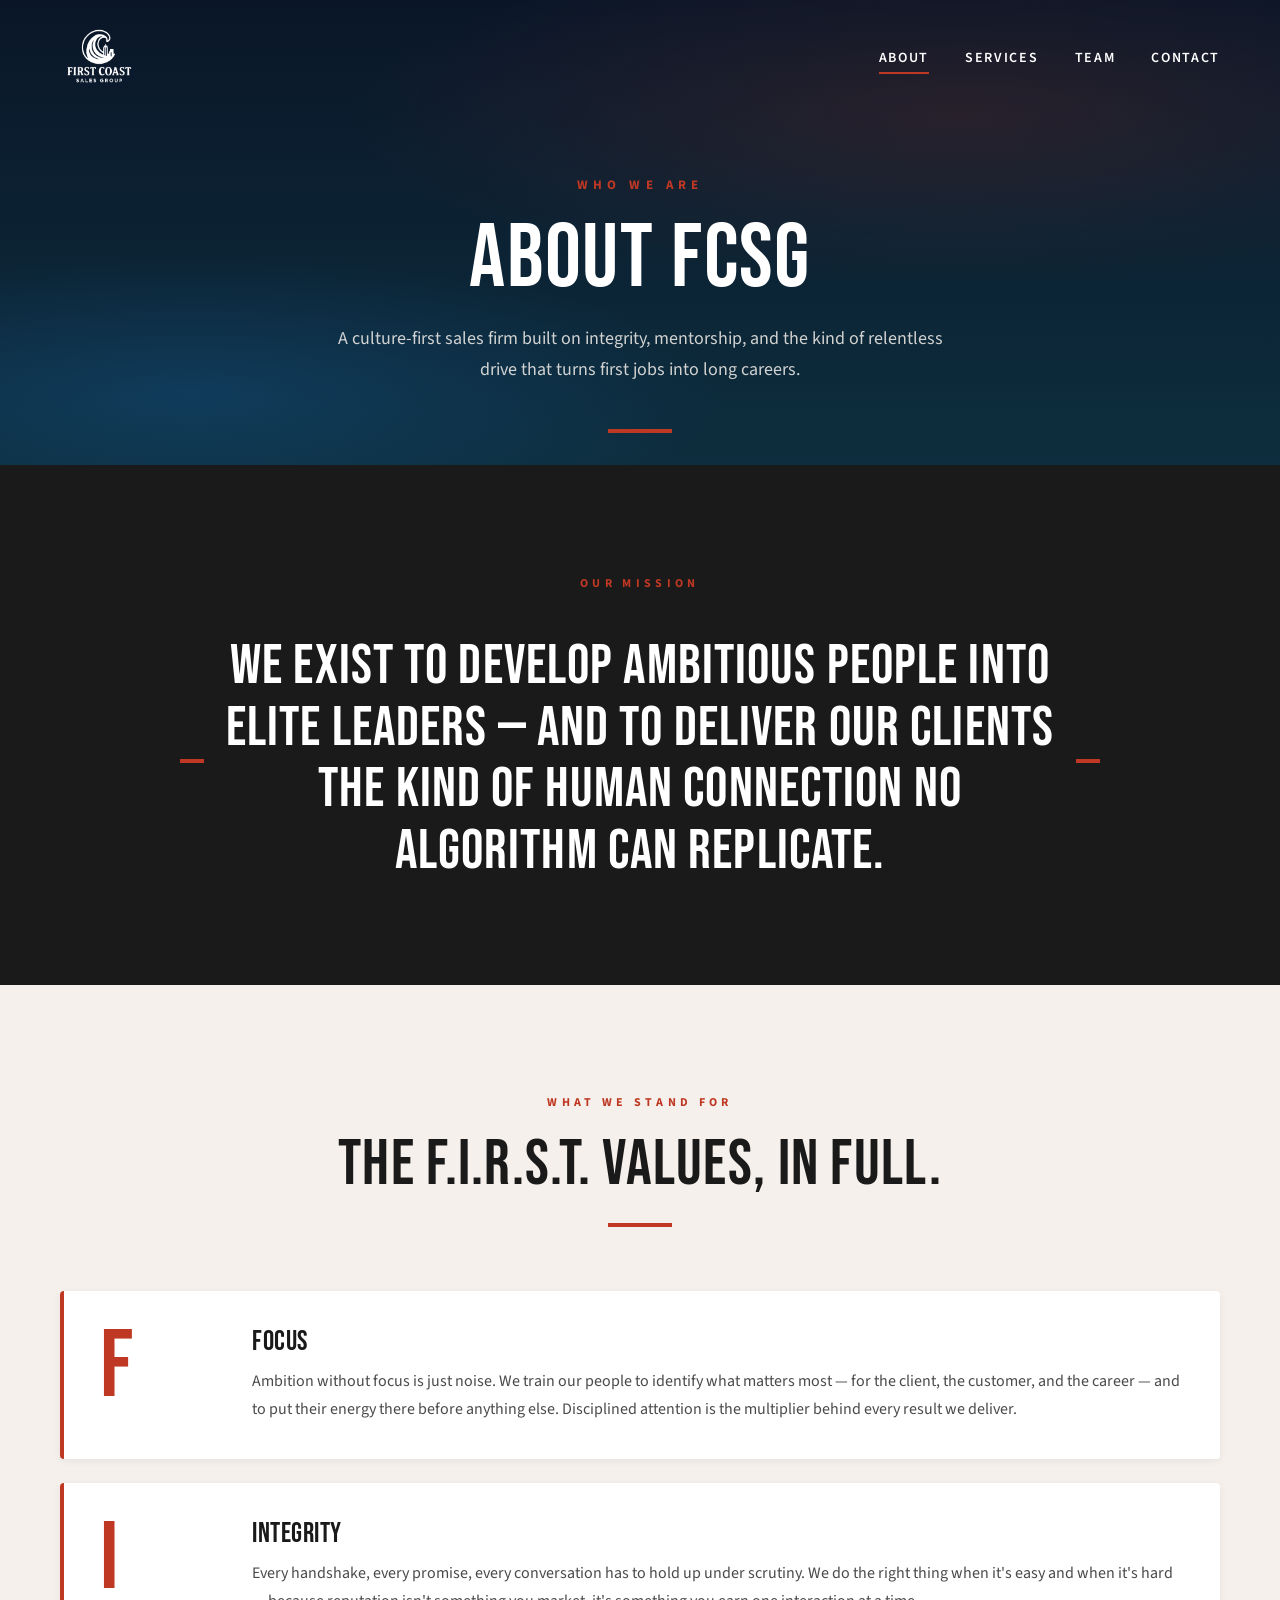
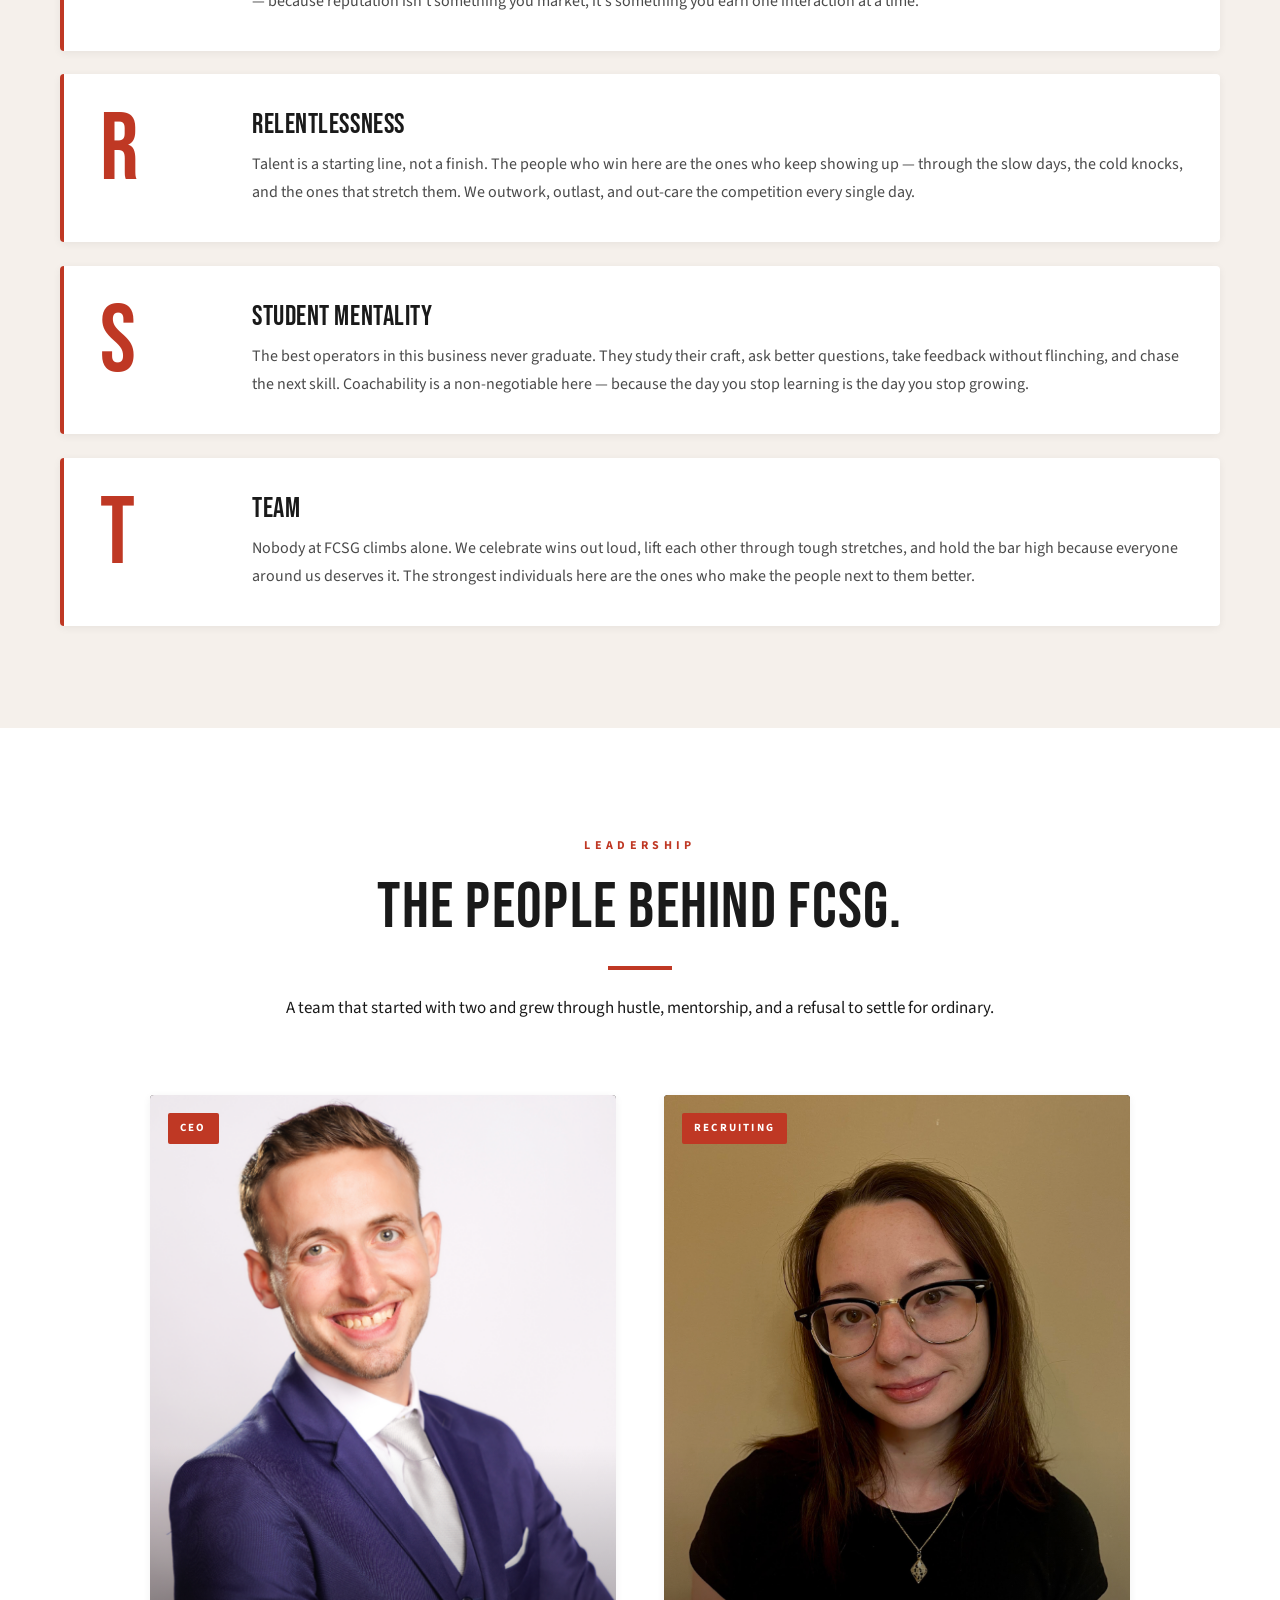
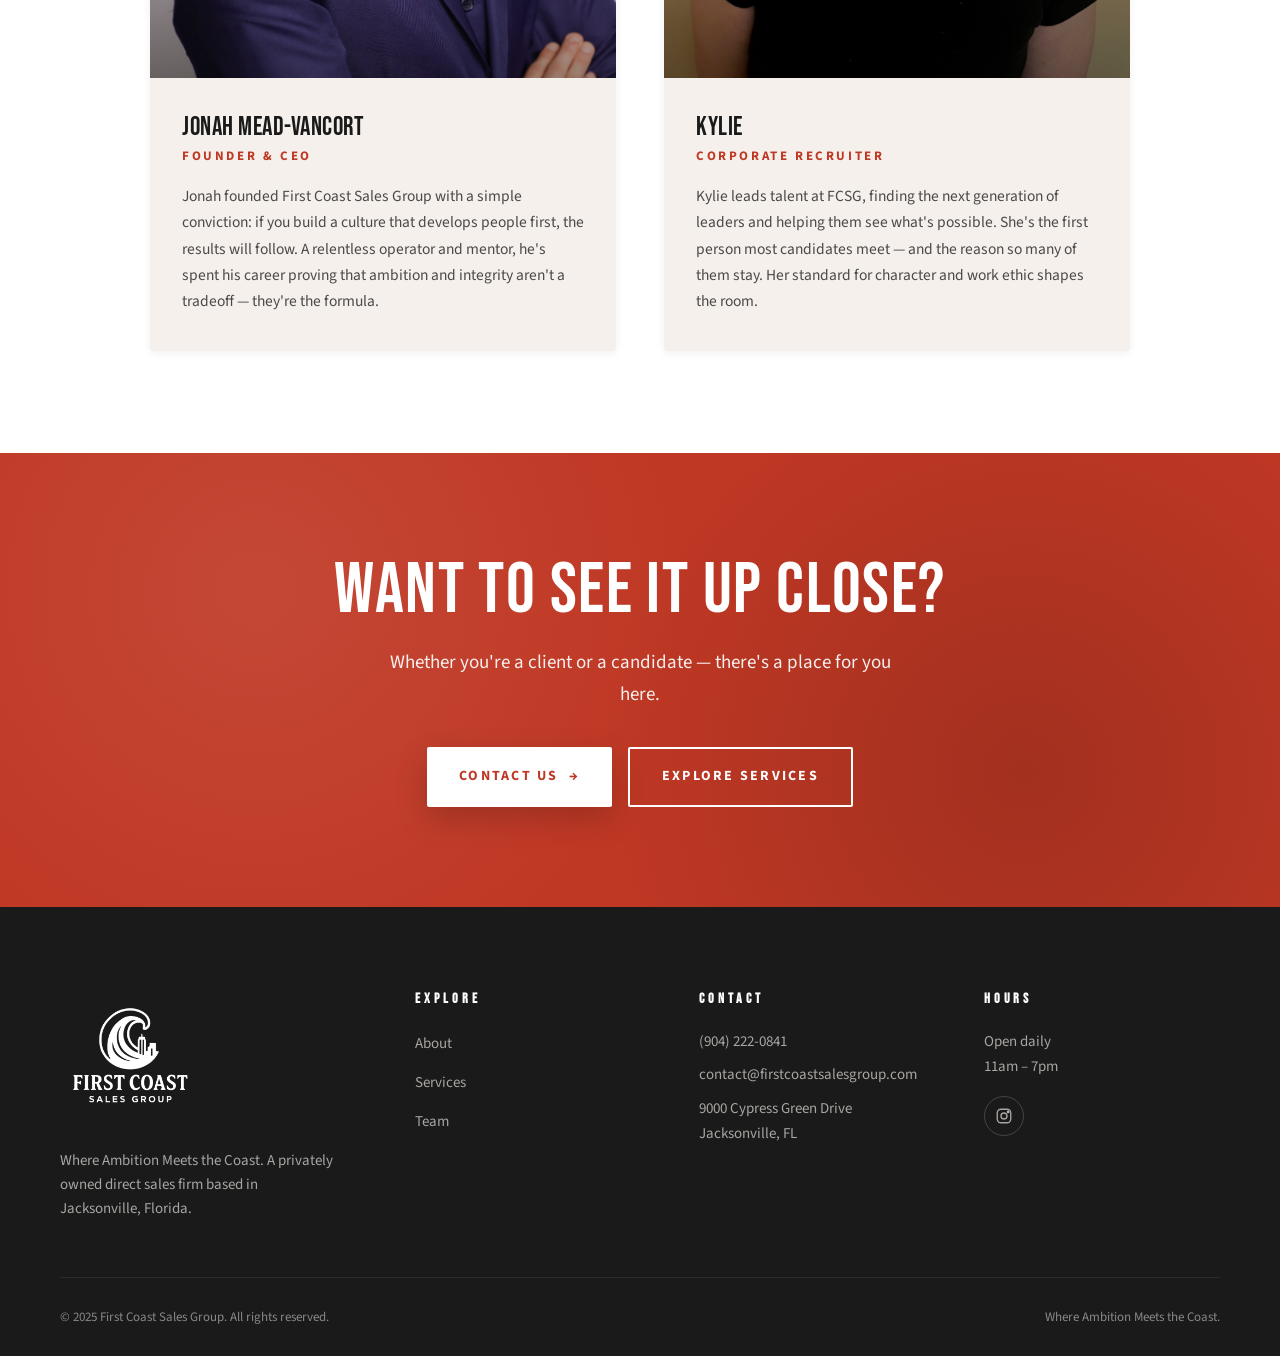
==== commit 0115192d: "Tune brand red to #bf3824 and recording UI red to #8C1111 Co-Authored-By: Claude Opus 4.7 (1M contex" ====
--- a/about.html
+++ b/about.html
@@ -5,6 +5,26 @@
 <meta name="viewport" content="width=device-width, initial-scale=1.0" />
 <title>About — First Coast Sales Group</title>
 <meta name="description" content="Mission, values, and the people behind First Coast Sales Group." />
+<meta property="og:type" content="website" />
+<meta property="og:site_name" content="First Coast Sales Group" />
+<meta property="og:title" content="About — First Coast Sales Group" />
+<meta property="og:description" content="Mission, values, and the people behind First Coast Sales Group." />
+<meta property="og:image" content="https://first-coast-sales.vercel.app/Assets/og-image.png?v=2" />
+<meta property="og:image:secure_url" content="https://first-coast-sales.vercel.app/Assets/og-image.png?v=2" />
+<meta property="og:image:type" content="image/png" />
+<meta property="og:image:width" content="1200" />
+<meta property="og:image:height" content="630" />
+<meta property="og:image:alt" content="First Coast Sales Group — Where Ambition Meets the Coast." />
+<meta property="og:url" content="https://first-coast-sales.vercel.app/about.html" />
+<meta name="twitter:card" content="summary_large_image" />
+<meta name="twitter:title" content="About — First Coast Sales Group" />
+<meta name="twitter:description" content="Mission, values, and the people behind First Coast Sales Group." />
+<meta name="twitter:image" content="https://first-coast-sales.vercel.app/Assets/og-image.png?v=2" />
+<meta name="twitter:image:alt" content="First Coast Sales Group" />
+<meta name="theme-color" content="#bf3824" />
+<link rel="icon" type="image/png" href="Assets/og-image.png" />
+<link rel="apple-touch-icon" href="https://first-coast-sales.vercel.app/Assets/og-image.png?v=2" />
+<link rel="canonical" href="https://first-coast-sales.vercel.app/about.html" />
 <link rel="preconnect" href="https://fonts.googleapis.com">
 <link rel="preconnect" href="https://fonts.gstatic.com" crossorigin>
 <link href="https://fonts.googleapis.com/css2?family=Bebas+Neue&family=Source+Sans+3:wght@400;600;700&display=swap" rel="stylesheet">
--- a/styles.css
+++ b/styles.css
@@ -3,9 +3,9 @@
    ============================================ */
 
 :root {
-  --red: #C0392B;
-  --red-dark: #A0301F;
-  --red-light: #D14B3D;
+  --red: #bf3824;
+  --red-dark: #bf3824;
+  --red-light: #bf3824;
   --dark: #1A1A1A;
   --dark-2: #232323;
   --cream: #F5F0EB;
@@ -26,7 +26,7 @@
   --shadow-sm: 0 2px 8px rgba(0,0,0,0.06);
   --shadow-md: 0 8px 24px rgba(0,0,0,0.08);
   --shadow-lg: 0 16px 48px rgba(0,0,0,0.14);
-  --shadow-red: 0 12px 32px rgba(192,57,43,0.28);
+  --shadow-red: 0 12px 32px rgba(191,56,36,0.28);
 
   --ease: cubic-bezier(0.4, 0, 0.2, 1);
 }
@@ -274,7 +274,7 @@
 .btn-red:hover {
   background: var(--red-light);
   transform: translateY(-3px);
-  box-shadow: 0 16px 36px rgba(192,57,43,0.36);
+  box-shadow: 0 16px 36px rgba(191,56,36,0.36);
 }
 
 .btn-outline {
@@ -436,7 +436,7 @@
   position: relative;
   background: linear-gradient(180deg, var(--navy-deep) 0%, var(--teal-deep) 100%);
   color: var(--white);
-  padding: 200px 0 110px;
+  padding: clamp(140px, 16vw, 170px) 0 clamp(60px, 7vw, 80px);
   overflow: hidden;
   text-align: center;
 }
@@ -446,7 +446,7 @@
   position: absolute;
   inset: 0;
   background:
-    radial-gradient(ellipse 80% 60% at 75% 25%, rgba(192,57,43,0.16), transparent 60%),
+    radial-gradient(ellipse 80% 60% at 75% 25%, rgba(191,56,36,0.16), transparent 60%),
     radial-gradient(ellipse 70% 50% at 15% 85%, rgba(20,80,130,0.45), transparent 60%);
   z-index: 1;
   pointer-events: none;
@@ -456,7 +456,7 @@
   content: '';
   position: absolute;
   left: 50%;
-  bottom: 64px;
+  bottom: 32px;
   transform: translateX(-50%);
   width: 64px;
   height: 4px;
@@ -612,7 +612,7 @@
 
 .value-card:hover {
   transform: translateY(-6px);
-  border-color: rgba(192,57,43,0.4);
+  border-color: rgba(191,56,36,0.4);
   background: #2A2A2A;
 }
 
@@ -1033,7 +1033,7 @@
   content: '';
   position: absolute;
   inset: 0;
-  background: radial-gradient(circle at 30% 30%, rgba(192,57,43,0.18), transparent 60%);
+  background: radial-gradient(circle at 30% 30%, rgba(191,56,36,0.18), transparent 60%);
 }
 
 .profile-img .initials {
@@ -1251,7 +1251,7 @@
   display: flex;
   align-items: center;
   justify-content: center;
-  background: rgba(192,57,43,0.08);
+  background: rgba(191,56,36,0.08);
   border-radius: 50%;
   color: var(--red);
   margin-bottom: 24px;
@@ -1333,6 +1333,7 @@
 
 .contact-section {
   background: var(--cream);
+  padding-top: clamp(40px, 6vw, 70px);
 }
 
 .contact-grid {
@@ -1343,6 +1344,8 @@
 
 @media (max-width: 880px) {
   .contact-grid { grid-template-columns: 1fr; gap: 48px; }
+  .contact-grid .contact-form { order: 1; }
+  .contact-grid .contact-info { order: 2; }
 }
 
 .contact-info h2 {
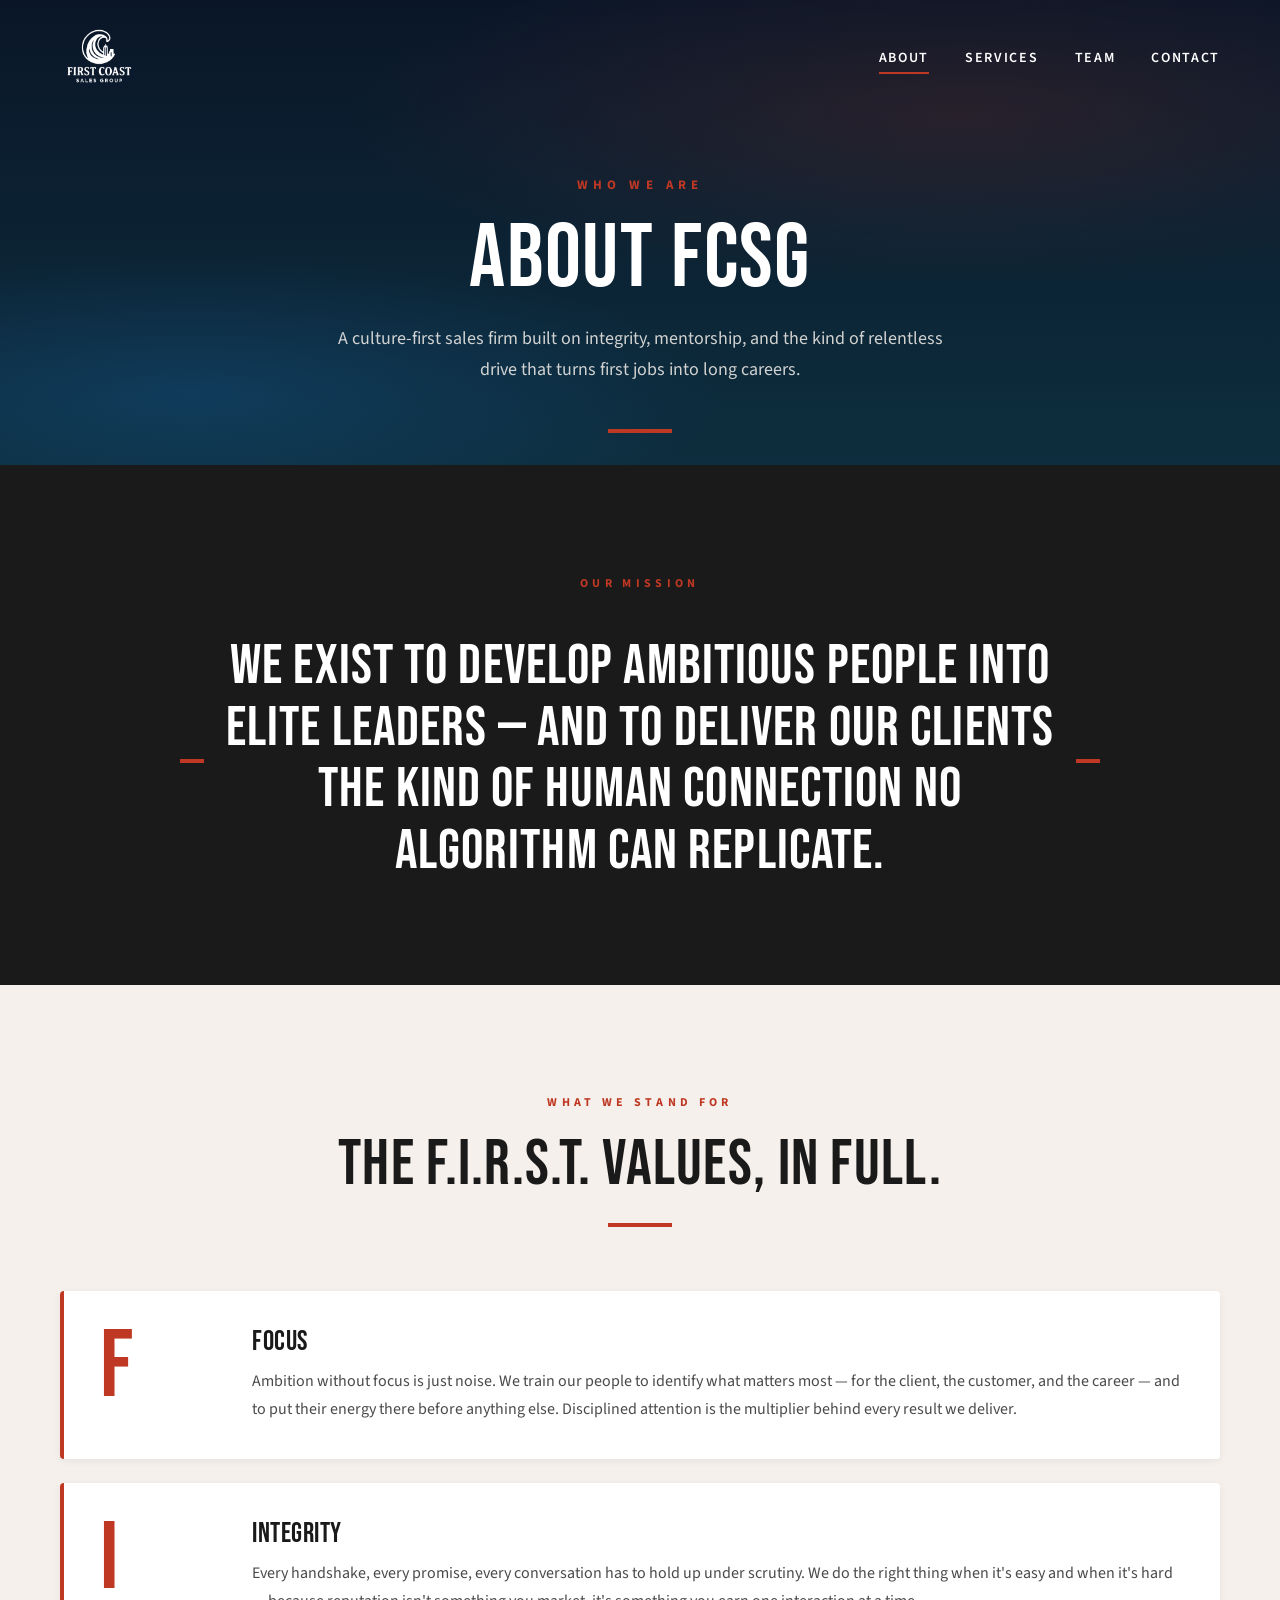
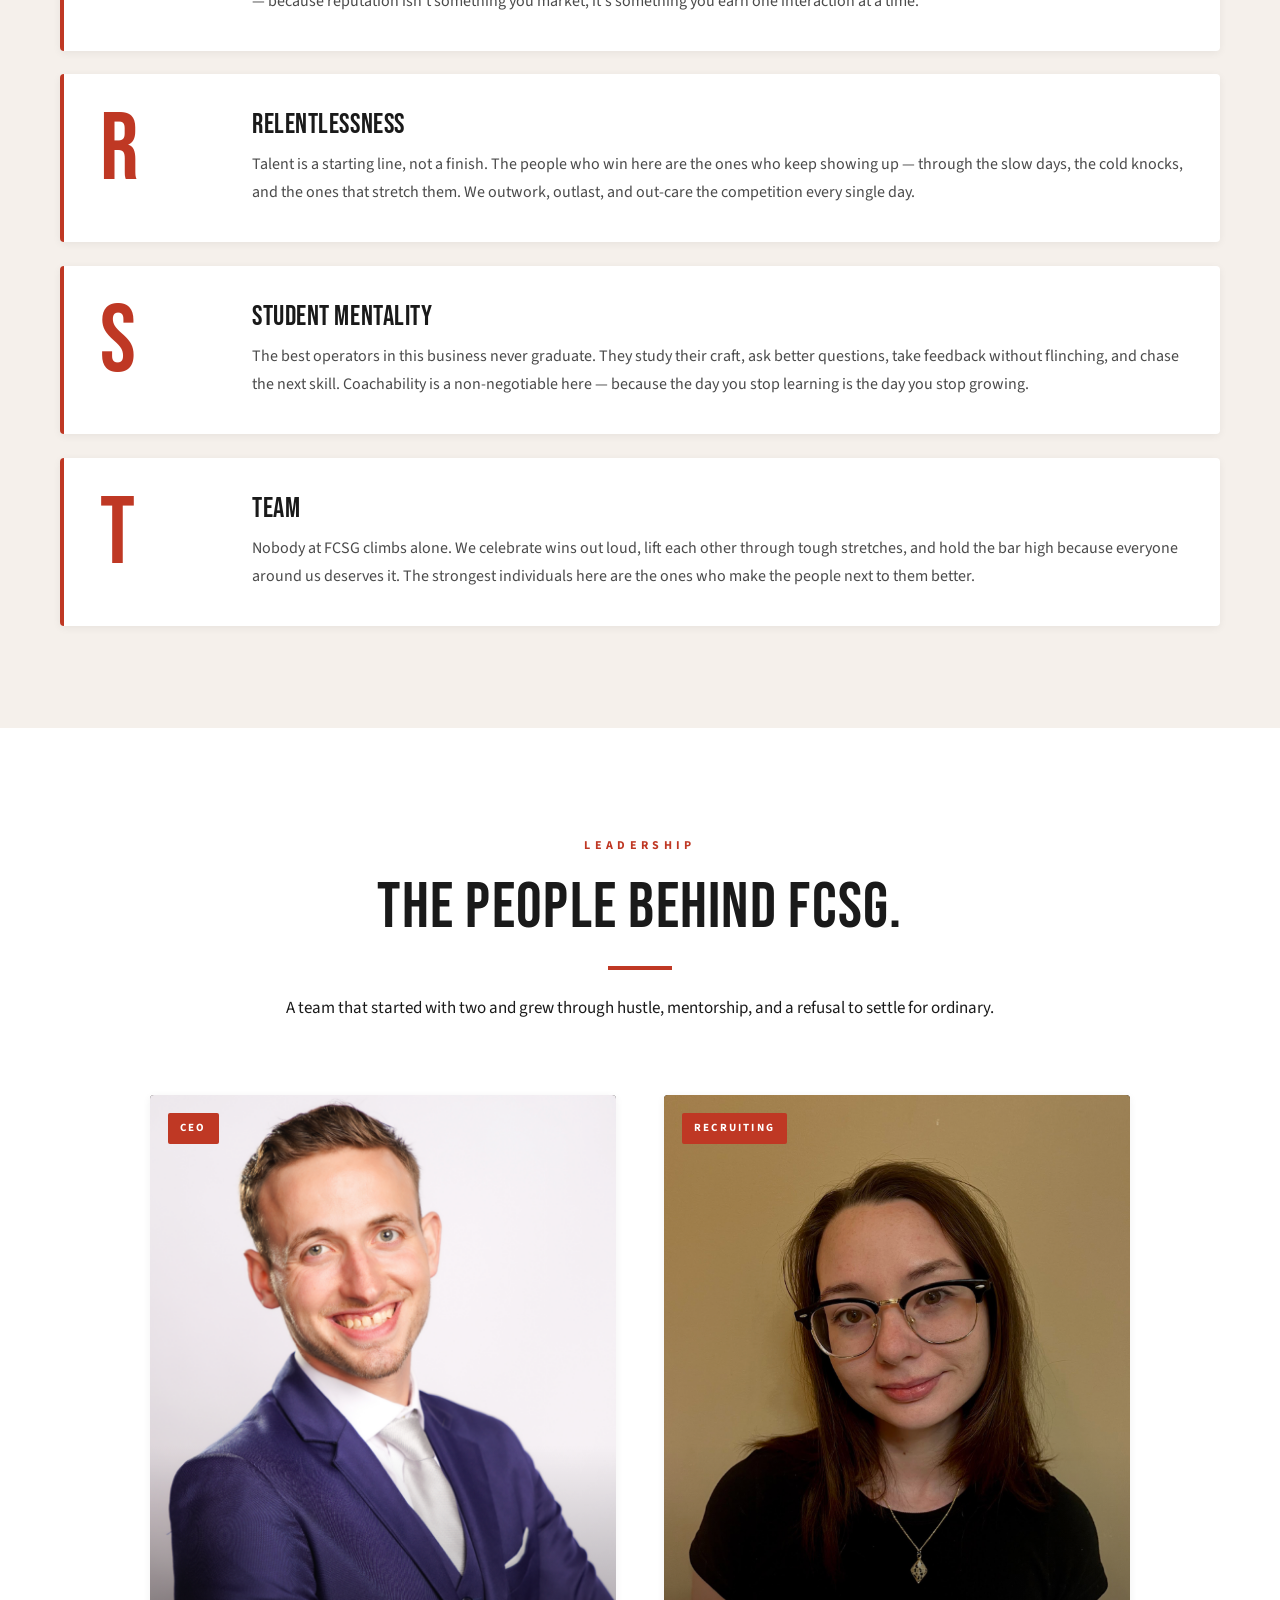
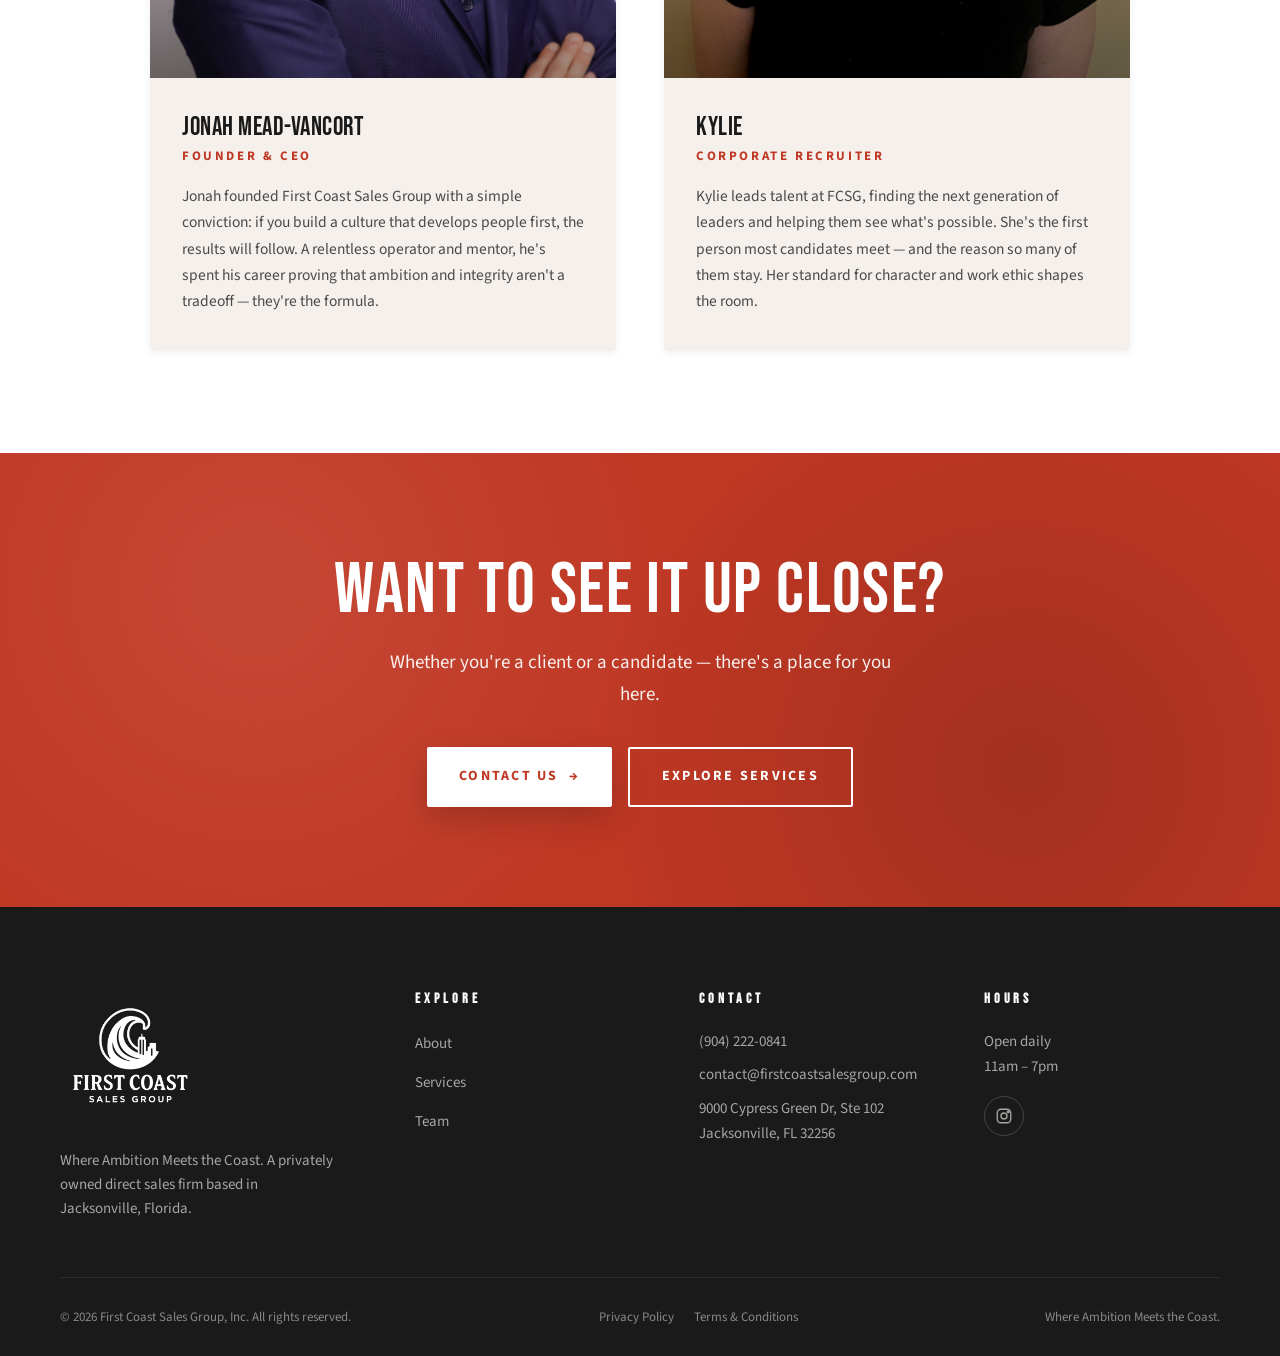
==== commit 5ab7cf86: "A2P compliance: privacy, terms, SMS consent, footer updates" ====
--- a/about.html
+++ b/about.html
@@ -179,22 +179,26 @@
       </div>
       <div class="footer-col">
         <h5>Contact</h5>
-        <p>(904) 222-0841</p>
-        <p>contact@firstcoastsalesgroup.com</p>
-        <p>9000 Cypress Green Drive<br/>Jacksonville, FL</p>
+        <p><a href="tel:9042220841">(904) 222-0841</a></p>
+        <p><a href="mailto:contact@firstcoastsalesgroup.com">contact@firstcoastsalesgroup.com</a></p>
+        <p>9000 Cypress Green Dr, Ste 102<br/>Jacksonville, FL 32256</p>
       </div>
       <div class="footer-col">
         <h5>Hours</h5>
         <p>Open daily<br/>11am – 7pm</p>
         <div class="footer-social">
-          <a href="https://www.instagram.com/firstcoastsales/" target="_blank" rel="noopener" aria-label="Instagram">
+          <a href="https://www.instagram.com/firstcoast.team/" target="_blank" rel="noopener" aria-label="Instagram">
             <svg viewBox="0 0 24 24" width="18" height="18" fill="none" stroke="currentColor" stroke-width="1.8" stroke-linecap="round" stroke-linejoin="round"><rect x="3" y="3" width="18" height="18" rx="5"/><circle cx="12" cy="12" r="4"/><circle cx="17.5" cy="6.5" r="1" fill="currentColor"/></svg>
           </a>
         </div>
       </div>
     </div>
     <div class="footer-bottom">
-      <span>&copy; 2025 First Coast Sales Group. All rights reserved.</span>
+      <span>&copy; 2026 First Coast Sales Group, Inc. All rights reserved.</span>
+      <nav class="footer-legal" aria-label="Legal">
+        <a href="/privacy">Privacy Policy</a>
+        <a href="/terms">Terms &amp; Conditions</a>
+      </nav>
       <span>Where Ambition Meets the Coast.</span>
     </div>
   </div>
--- a/styles.css
+++ b/styles.css
@@ -1645,3 +1645,232 @@
   }
   .fade-up { opacity: 1; transform: none; }
 }
+
+/* ============================================
+   FOOTER — LEGAL LINKS
+   ============================================ */
+
+.footer-legal {
+  display: flex;
+  gap: 20px;
+}
+
+.footer-legal a:hover { color: var(--red-light); }
+
+/* ============================================
+   SMS CONSENT (forms)
+   ============================================ */
+
+.sms-consent {
+  margin: -4px 0 18px;
+  padding: 16px 18px;
+  background: var(--cream);
+  border-left: 3px solid var(--red);
+  border-radius: 2px;
+  font-size: 13px;
+  line-height: 1.6;
+  color: var(--gray-dark);
+}
+
+.contact-form .sms-consent { margin-top: -8px; }
+
+.sms-consent-label {
+  display: flex;
+  align-items: flex-start;
+  gap: 12px;
+  font-size: 15px;
+  font-weight: 600;
+  line-height: 1.45;
+  color: var(--dark);
+  cursor: pointer;
+}
+
+.sms-consent-label input[type="checkbox"] {
+  flex: none;
+  width: 18px;
+  height: 18px;
+  margin-top: 2px;
+  accent-color: var(--red);
+  cursor: pointer;
+}
+
+.sms-consent-detail { padding-left: 30px; }
+
+.sms-consent-detail p { font-size: 13px; }
+
+.sms-consent-detail .receive {
+  margin-top: 8px;
+  font-weight: 700;
+  color: var(--dark);
+}
+
+.sms-consent-detail ul {
+  margin: 4px 0 8px 18px;
+}
+
+.sms-consent a,
+.form-privacy-note a {
+  color: var(--red);
+  text-decoration: underline;
+  text-underline-offset: 2px;
+}
+
+.form-privacy-note {
+  margin-top: 14px;
+  font-size: 13px;
+  line-height: 1.6;
+  color: var(--gray-dark);
+}
+
+/* ============================================
+   LEGAL PAGES (Privacy, Terms)
+   ============================================ */
+
+.legal-meta {
+  background: var(--cream);
+  padding: 28px 0;
+  border-bottom: 1px solid rgba(0,0,0,0.06);
+}
+
+.legal-meta dl {
+  display: grid;
+  grid-template-columns: repeat(3, 1fr);
+  gap: 18px 32px;
+}
+
+@media (max-width: 700px) {
+  .legal-meta dl { grid-template-columns: 1fr; }
+}
+
+.legal-meta dt {
+  font-size: 12px;
+  font-weight: 700;
+  letter-spacing: 0.16em;
+  text-transform: uppercase;
+  color: var(--red);
+}
+
+.legal-meta dd {
+  font-size: 15px;
+  font-weight: 600;
+  color: var(--dark);
+}
+
+.legal-body { padding: clamp(48px, 6vw, 80px) 0 var(--section-pad); }
+
+.legal-intro {
+  font-size: 18px;
+  color: var(--gray-dark);
+  margin-bottom: 36px;
+}
+
+.legal-body a {
+  color: var(--red);
+  text-decoration: underline;
+  text-underline-offset: 2px;
+}
+
+.legal-toc {
+  background: var(--cream);
+  border-top: 4px solid var(--red);
+  border-radius: 4px;
+  padding: 28px 32px;
+  margin-bottom: 56px;
+}
+
+.legal-toc h2 {
+  font-size: 22px;
+  letter-spacing: 0.16em;
+  margin-bottom: 14px;
+}
+
+.legal-toc ol {
+  list-style: none;
+  columns: 2;
+  column-gap: 32px;
+}
+
+@media (max-width: 600px) {
+  .legal-toc { padding: 24px 20px; }
+  .legal-toc ol { columns: 1; }
+}
+
+.legal-toc li {
+  break-inside: avoid;
+  margin-bottom: 6px;
+  font-size: 15px;
+}
+
+.legal-toc a {
+  color: var(--dark);
+  text-decoration: none;
+}
+
+.legal-toc a:hover { color: var(--red); }
+
+.legal-toc .num {
+  font-family: var(--font-display);
+  color: var(--red);
+  letter-spacing: 0.08em;
+  margin-right: 10px;
+}
+
+.legal-section {
+  scroll-margin-top: 110px;
+  padding: 0 0 40px;
+  margin-bottom: 40px;
+  border-bottom: 1px solid rgba(0,0,0,0.08);
+}
+
+.legal-section:last-child { border-bottom: none; margin-bottom: 0; }
+
+.legal-section > h2 {
+  display: flex;
+  align-items: baseline;
+  gap: 14px;
+  font-size: clamp(28px, 4vw, 40px);
+  margin-bottom: 18px;
+}
+
+.legal-section > h2 .num {
+  flex: none;
+  background: var(--red);
+  color: var(--white);
+  font-size: 16px;
+  letter-spacing: 0.08em;
+  padding: 4px 10px;
+  border-radius: 2px;
+  transform: translateY(-4px);
+}
+
+.legal-section h3 {
+  font-size: 22px;
+  letter-spacing: 0.06em;
+  margin: 28px 0 10px;
+}
+
+.legal-section p,
+.legal-section li {
+  color: var(--gray-dark);
+  font-size: 1.0625rem;
+}
+
+.legal-section p + p { margin-top: 14px; }
+
+.legal-section ul {
+  margin: 12px 0 14px 22px;
+}
+
+.legal-section li { margin-bottom: 6px; }
+
+.legal-section li strong { color: var(--dark); }
+
+.legal-callout {
+  margin: 18px 0;
+  padding: 18px 22px;
+  background: var(--cream);
+  border-left: 4px solid var(--red);
+  border-radius: 2px;
+  font-weight: 600;
+  color: var(--dark) !important;
+}
